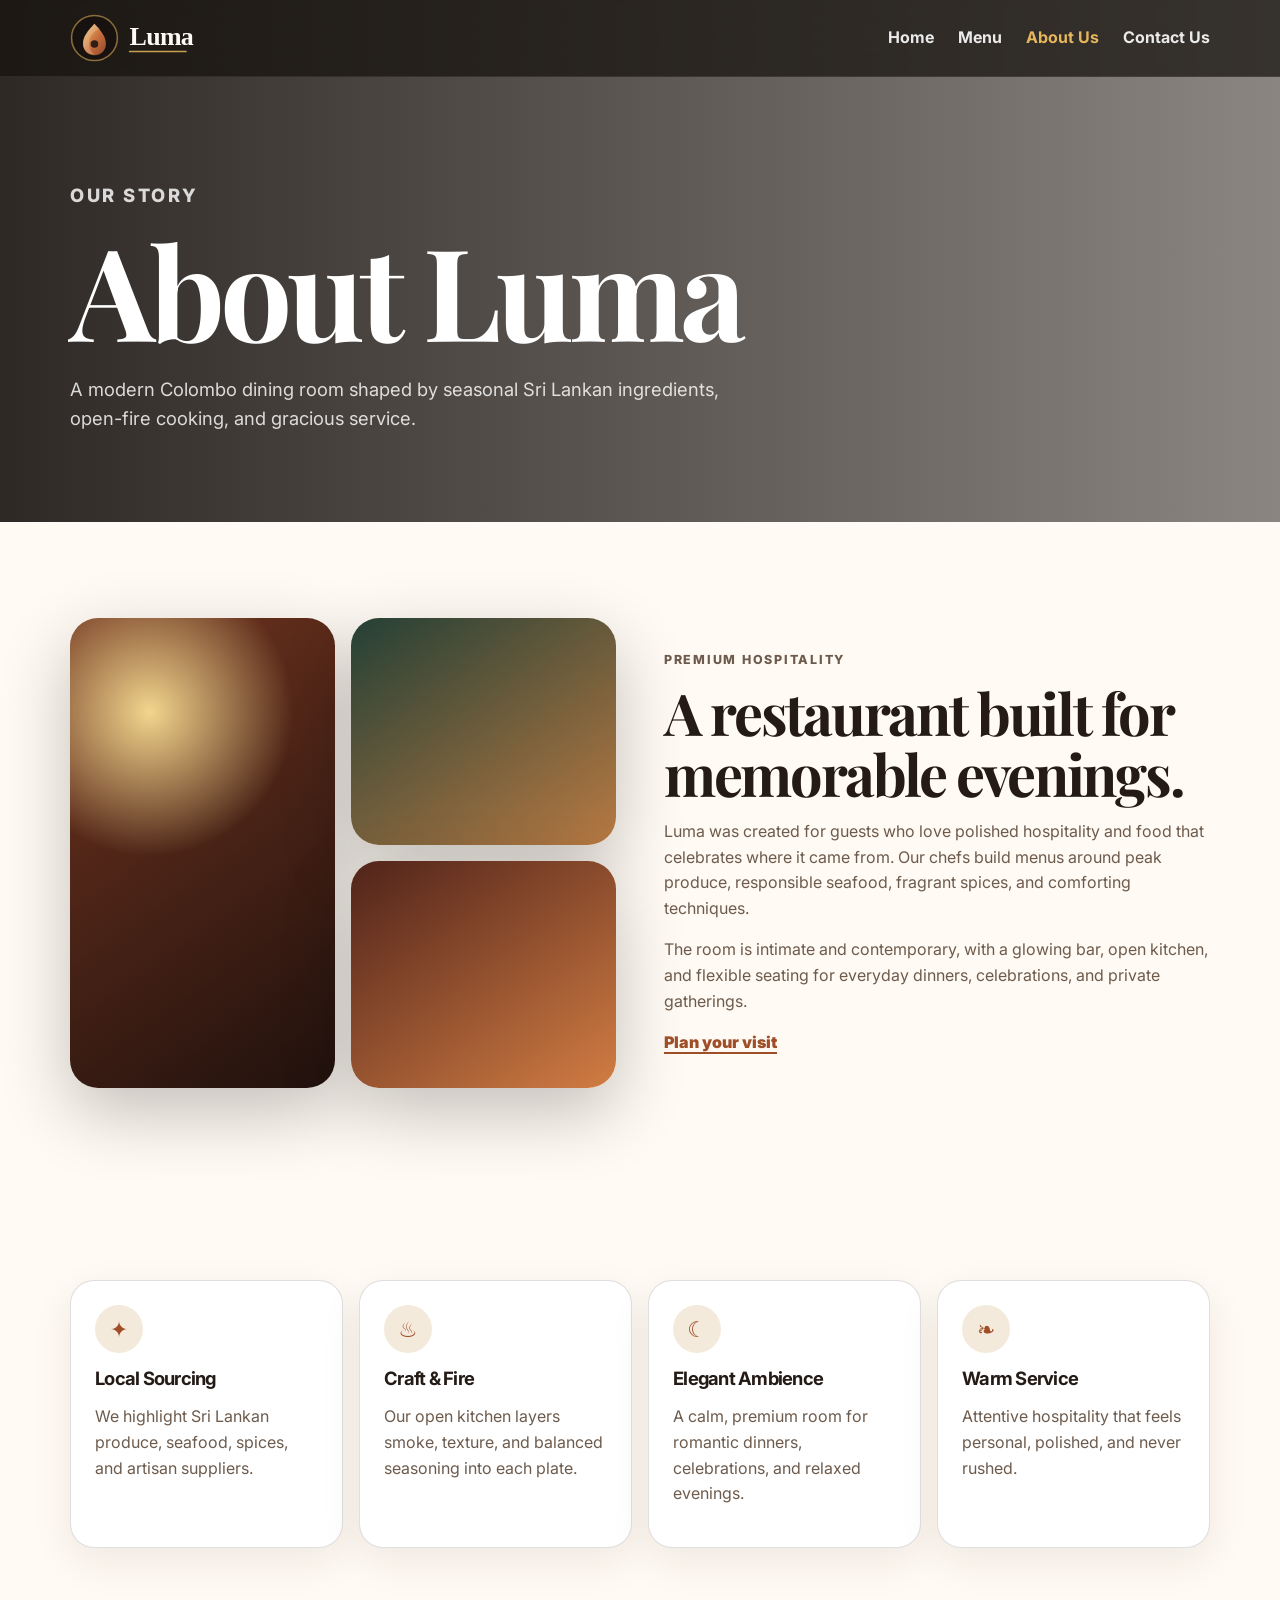
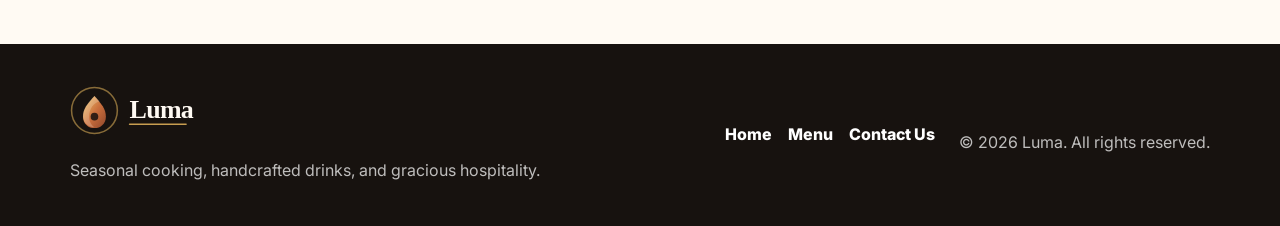
==== about/index.html @ 5db8ebc7 "Update website" ====
<!DOCTYPE html>
<html lang="en"><head><meta charset="UTF-8"><meta name="viewport" content="width=device-width, initial-scale=1.0"><meta name="description" content="Learn about Luma, a premium modern restaurant in Colombo inspired by Sri Lankan ingredients and generous hospitality."><meta name="author" content="Luma"><meta name="robots" content="index, follow"><meta property="og:title" content="About Luma | Premium Restaurant in Colombo"><meta property="og:description" content="Our story, philosophy, and Sri Lankan-inspired dining experience."><meta property="og:type" content="website"><meta property="og:url" content="https://luma-restaurant.example/about/"><meta property="og:image" content="https://luma-restaurant.example/logo.svg"><meta name="theme-color" content="#17120f"><title>About Luma | Premium Restaurant in Colombo</title><link rel="canonical" href="https://luma-restaurant.example/about/"><link rel="preconnect" href="https://fonts.googleapis.com"><link rel="preconnect" href="https://fonts.gstatic.com" crossorigin><link href="https://fonts.googleapis.com/css2?family=Inter:wght@400;500;600;700;800&family=Playfair+Display:wght@600;700&display=swap" rel="stylesheet"><link rel="stylesheet" href="/styles.css"><link rel="icon" href="/favicon.svg" type="image/svg+xml"></head>
<body><a class="skip-link" href="#main">Skip to main content</a><header class="site-header" data-header><nav class="nav container" aria-label="Main navigation"><a class="logo" href="/" aria-label="Luma home"><img class="site-logo" src="/logo.svg" alt="" width="220" height="64"><span class="logo-text">Luma</span></a><button class="nav-toggle" type="button" aria-label="Open menu" aria-expanded="false" aria-controls="primary-menu" data-nav-toggle><span></span><span></span><span></span></button><ul class="nav-menu" id="primary-menu" data-nav-menu><li><a href="/">Home</a></li><li><a href="/menu/">Menu</a></li><li><a class="active" href="/about/">About Us</a></li><li><a href="/contact/">Contact Us</a></li></ul></nav></header>
<main id="main"><section class="page-hero about-hero"><div class="container reveal"><p class="eyebrow">Our story</p><h1>About Luma</h1><p>A modern Colombo dining room shaped by seasonal Sri Lankan ingredients, open-fire cooking, and gracious service.</p></div></section><section class="section story light"><div class="container story-grid"><div class="image-mosaic reveal" aria-hidden="true"><div></div><div></div><div></div></div><div class="story-content reveal"><p class="eyebrow">Premium hospitality</p><h2>A restaurant built for memorable evenings.</h2><p>Luma was created for guests who love polished hospitality and food that celebrates where it came from. Our chefs build menus around peak produce, responsible seafood, fragrant spices, and comforting techniques.</p><p>The room is intimate and contemporary, with a glowing bar, open kitchen, and flexible seating for everyday dinners, celebrations, and private gatherings.</p><a class="text-link" href="/contact/">Plan your visit</a></div></div></section><section class="section why-section"><div class="container feature-grid"><article class="intro-card reveal"><span class="icon">✦</span><h3>Local Sourcing</h3><p>We highlight Sri Lankan produce, seafood, spices, and artisan suppliers.</p></article><article class="intro-card reveal"><span class="icon">♨</span><h3>Craft & Fire</h3><p>Our open kitchen layers smoke, texture, and balanced seasoning into each plate.</p></article><article class="intro-card reveal"><span class="icon">☾</span><h3>Elegant Ambience</h3><p>A calm, premium room for romantic dinners, celebrations, and relaxed evenings.</p></article><article class="intro-card reveal"><span class="icon">❧</span><h3>Warm Service</h3><p>Attentive hospitality that feels personal, polished, and never rushed.</p></article></div></section></main>
<footer class="site-footer"><div class="container footer-grid"><div><a class="logo" href="/" aria-label="Luma home"><img class="site-logo" src="/logo.svg" alt="" width="220" height="64"><span class="logo-text">Luma</span></a><p>Seasonal cooking, handcrafted drinks, and gracious hospitality.</p></div><ul class="footer-links"><li><a href="/">Home</a></li><li><a href="/menu/">Menu</a></li><li><a href="/contact/">Contact Us</a></li></ul><p class="copyright">© <span id="year"></span> Luma. All rights reserved.</p></div></footer><script src="/script.js" defer></script></body></html>
---- styles.css ----
:root{--bg:#17120f;--bg-soft:#241b16;--surface:#fffaf3;--surface-muted:#f4eadc;--text:#241b16;--text-soft:#6d5b4d;--white:#fff;--accent:#c96f3d;--accent-dark:#9f4e27;--gold:#e6b65c;--border:rgba(36,27,22,.14);--shadow:0 24px 70px rgba(28,16,10,.18);--radius:24px;--container:1140px}*{box-sizing:border-box}html{scroll-behavior:smooth}body{margin:0;font-family:Inter,system-ui,-apple-system,BlinkMacSystemFont,"Segoe UI",sans-serif;color:var(--text);background:var(--surface);line-height:1.6}body.menu-open{overflow:hidden}img,svg{max-width:100%;display:block}a{color:inherit;text-decoration:none}a:hover{color:var(--accent-dark)}button,input,select,textarea{font:inherit}:focus-visible{outline:3px solid var(--gold);outline-offset:3px}.container{width:min(100% - 32px,var(--container));margin-inline:auto}.container.narrow{width:min(100% - 32px,840px)}.skip-link{position:absolute;left:1rem;top:-100px;z-index:1000;background:var(--gold);color:var(--bg);padding:.75rem 1rem;border-radius:999px}.skip-link:focus{top:1rem}.site-header{position:fixed;inset:0 0 auto;z-index:100;background:rgba(23,18,15,.72);backdrop-filter:blur(16px);border-bottom:1px solid rgba(255,255,255,.08);transition:background .25s ease,box-shadow .25s ease}.site-header.scrolled{background:rgba(23,18,15,.94);box-shadow:0 10px 30px rgba(0,0,0,.18)}.nav{min-height:76px;display:flex;align-items:center;justify-content:space-between;gap:1rem;color:var(--white)}.logo{display:inline-flex;align-items:center;gap:.7rem;font-weight:800;letter-spacing:-.02em}.site-logo{width:168px;height:auto}.logo-text{position:absolute;width:1px;height:1px;padding:0;margin:-1px;overflow:hidden;clip:rect(0,0,0,0);white-space:nowrap;border:0}.nav-menu{display:flex;align-items:center;gap:1.5rem;list-style:none;margin:0;padding:0;font-weight:700}.nav-menu a{opacity:.9}.nav-menu a:hover,.nav-menu a.active{color:var(--gold);opacity:1}.nav-toggle{display:none;border:0;background:transparent;width:44px;height:44px;padding:10px;cursor:pointer}.nav-toggle span{display:block;height:2px;margin:6px 0;background:var(--white);transition:transform .2s ease,opacity .2s ease}.nav-toggle[aria-expanded=true] span:nth-child(1){transform:translateY(8px) rotate(45deg)}.nav-toggle[aria-expanded=true] span:nth-child(2){opacity:0}.nav-toggle[aria-expanded=true] span:nth-child(3){transform:translateY(-8px) rotate(-45deg)}.hero{position:relative;min-height:100svh;display:grid;align-items:center;padding:132px 0 72px;color:var(--white);overflow:hidden;background:var(--bg)}.hero-image{position:absolute;inset:0;background:linear-gradient(90deg,rgba(23,18,15,.92),rgba(23,18,15,.52),rgba(23,18,15,.84)),url('https://images.unsplash.com/photo-1414235077428-338989a2e8c0?auto=format&fit=crop&w=1900&q=80') center/cover}.hero-grid{position:relative;display:grid;grid-template-columns:minmax(0,1fr) 360px;gap:2rem;align-items:end}.hero-grid.single{grid-template-columns:1fr}.hero-content{max-width:760px}.eyebrow{margin:0 0 .75rem;color:var(--accent);font-weight:800;letter-spacing:.14em;text-transform:uppercase;font-size:.78rem}.hero .eyebrow,.story:not(.light) .eyebrow{color:var(--gold)}h1,h2,h3{margin:0;line-height:1.05;letter-spacing:-.04em}h1,h2{font-family:"Playfair Display",Georgia,serif}h1{font-size:clamp(3.4rem,10vw,8rem);max-width:850px}h2{font-size:clamp(2rem,4.5vw,4rem)}h3{font-size:1.15rem}.hero-copy{max-width:650px;font-size:clamp(1.05rem,2vw,1.25rem);color:rgba(255,255,255,.84);margin:1.4rem 0 2rem}.tagline{font-size:clamp(1.3rem,3vw,2rem)}.hero-actions{display:flex;gap:1rem;flex-wrap:wrap}.hero-actions.center{justify-content:center}.btn{display:inline-flex;justify-content:center;align-items:center;min-height:50px;padding:.85rem 1.25rem;border-radius:999px;border:1px solid transparent;font-weight:800;cursor:pointer;transition:transform .2s ease,background .2s ease,color .2s ease}.btn:hover{transform:translateY(-2px)}.btn-primary{background:var(--accent);color:var(--white)}.btn-primary:hover{background:var(--accent-dark);color:var(--white)}.btn-secondary{background:rgba(255,255,255,.1);color:var(--white);border-color:rgba(255,255,255,.28)}.btn-secondary:hover{background:var(--white);color:var(--bg)}.btn-secondary.dark{background:var(--bg);color:var(--white)}.section{padding:96px 0}.section-heading{max-width:720px;text-align:center;margin:0 auto 2rem}.section-heading p,.intro-card p,.reservation-copy p,.visit-card p{color:var(--text-soft)}.gallery-section{background:linear-gradient(180deg,var(--surface-muted),var(--surface))}.gallery-grid{display:grid;grid-template-columns:1.1fr 1fr 1fr;grid-auto-rows:230px;gap:1rem}.gallery-item{position:relative;overflow:hidden;border:0;border-radius:var(--radius);padding:0;background:var(--bg);cursor:default;box-shadow:0 16px 44px rgba(36,27,22,.12)}.gallery-item.tall{grid-row:span 2}.gallery-item.wide{grid-column:span 2}.gallery-item img{width:100%;height:100%;object-fit:cover;transition:transform .5s ease,opacity .3s ease}.gallery-item:hover img{transform:scale(1.08);opacity:.78}.gallery-item span{position:absolute;left:1rem;bottom:1rem;background:rgba(23,18,15,.72);color:var(--white);border:1px solid rgba(255,255,255,.2);border-radius:999px;padding:.45rem .8rem;font-weight:800}.feature-grid{display:grid;grid-template-columns:repeat(4,1fr);gap:1rem}.intro-card,.hours-card,.visit-card,.reservation-form,.cta-card{background:var(--white);border:1px solid var(--border);border-radius:var(--radius);box-shadow:0 14px 40px rgba(36,27,22,.08)}.intro-card{padding:1.5rem;transition:transform .2s ease,box-shadow .2s ease}.intro-card:hover{transform:translateY(-6px);box-shadow:var(--shadow)}.icon{display:grid;place-items:center;width:48px;height:48px;border-radius:50%;margin-bottom:1rem;background:var(--surface-muted);color:var(--accent-dark);font-size:1.35rem}.hours-section{background:var(--bg);color:var(--white)}.hours-card{padding:2rem;color:var(--text)}.hours-list{display:grid;gap:.9rem;margin:1rem 0 0}.hours-list div{display:flex;justify-content:space-between;gap:1rem;border-bottom:1px solid var(--border);padding-bottom:.8rem}.hours-list.large{font-size:1.1rem}.cta-section{background:var(--surface-muted)}.cta-card{text-align:center;padding:3rem}.cta-card p{color:var(--text-soft)}.page-hero{min-height:58svh;display:grid;align-items:end;padding:132px 0 70px;color:var(--white);background:linear-gradient(90deg,rgba(23,18,15,.88),rgba(23,18,15,.55)),url('https://images.unsplash.com/photo-1559339352-11d035aa65de?auto=format&fit=crop&w=1800&q=80') center/cover}.page-hero p{max-width:680px;color:rgba(255,255,255,.82);font-size:1.15rem}.menu-hero{background-image:linear-gradient(90deg,rgba(23,18,15,.9),rgba(23,18,15,.5)),url('https://images.unsplash.com/photo-1551218808-94e220e084d2?auto=format&fit=crop&w=1800&q=80')}.about-hero{background-image:linear-gradient(90deg,rgba(23,18,15,.9),rgba(23,18,15,.5)),url('https://images.unsplash.com/photo-1514933651103-005eec06c04b?auto=format&fit=crop&w=1800&q=80')}.contact-hero{background-image:linear-gradient(90deg,rgba(23,18,15,.9),rgba(23,18,15,.5)),url('https://images.unsplash.com/photo-1517248135467-4c7edcad34c4?auto=format&fit=crop&w=1800&q=80')}.menu-page-section{background:linear-gradient(180deg,var(--surface-muted),var(--surface))}.menu-tabs{display:flex;justify-content:center;gap:.6rem;margin-bottom:1.5rem;flex-wrap:wrap}.tab-button{border:1px solid var(--border);background:var(--white);color:var(--text);border-radius:999px;padding:.75rem 1.1rem;font-weight:800;cursor:pointer}.tab-button.active{background:var(--bg);color:var(--white);border-color:var(--bg)}.menu-card-grid{display:grid;grid-template-columns:repeat(3,1fr);gap:1.2rem;opacity:0;transform:translateY(10px);transition:opacity .3s ease,transform .3s ease}.menu-card-grid.visible{opacity:1;transform:none}.dish-card{overflow:hidden;background:var(--white);border:1px solid var(--border);border-radius:var(--radius);box-shadow:0 14px 40px rgba(36,27,22,.08)}.dish-image{height:220px;position:relative;overflow:hidden}.dish-image img{width:100%;height:100%;object-fit:cover;transition:transform .4s ease}.dish-card:hover .dish-image img{transform:scale(1.06)}.popular-badge{position:absolute;left:1rem;top:1rem;background:var(--gold);color:var(--bg);border-radius:999px;padding:.35rem .65rem;font-size:.78rem;font-weight:900}.dish-body{padding:1rem}.dish-title{display:flex;justify-content:space-between;gap:1rem;align-items:start}.dish-title strong{color:var(--accent-dark);white-space:nowrap}.dish-body p{color:var(--text-soft);margin:.55rem 0}.diet-label{display:inline-block;border:1px solid var(--border);border-radius:999px;padding:.3rem .55rem;color:var(--text-soft);font-weight:800;font-size:.82rem}.chef-section{background:var(--bg);color:var(--white)}.chef-grid{display:grid;grid-template-columns:.9fr 1.1fr;gap:2rem;align-items:start}.chef-profile,.signature-list{background:rgba(255,255,255,.06);border:1px solid rgba(255,255,255,.12);border-radius:var(--radius);padding:1.3rem}.chef-profile img{border-radius:20px;aspect-ratio:4/3;object-fit:cover;margin-bottom:1rem}.chef-profile p,.signature-list p{color:rgba(255,255,255,.76)}.signature-grid{display:grid;grid-template-columns:1fr 1fr;gap:1rem;margin-top:1rem}.signature-grid article{background:rgba(255,255,255,.06);border-radius:18px;overflow:hidden}.signature-grid img{height:150px;width:100%;object-fit:cover}.signature-grid h3,.signature-grid p{padding:0 1rem}.signature-grid h3{padding-top:1rem}.signature-grid p{padding-bottom:1rem}.story{background:var(--bg);color:var(--white)}.story.light{background:var(--surface);color:var(--text)}.story-grid{display:grid;grid-template-columns:1fr 1fr;gap:3rem;align-items:center}.image-mosaic{min-height:470px;display:grid;grid-template-columns:1fr 1fr;grid-template-rows:1fr 1fr;gap:1rem}.image-mosaic div{border-radius:28px;background:linear-gradient(135deg,#8f472b,#e0a450);box-shadow:0 24px 70px rgba(0,0,0,.24)}.image-mosaic div:nth-child(1){grid-row:span 2;background:radial-gradient(circle at 30% 20%,#f2d58d,transparent 9rem),linear-gradient(145deg,#71341f,#20110d)}.image-mosaic div:nth-child(2){background:linear-gradient(145deg,#244035,#b77942)}.image-mosaic div:nth-child(3){background:linear-gradient(145deg,#50231a,#d27d43)}.story:not(.light) .story-content p{color:rgba(255,255,255,.76)}.story.light .story-content p{color:var(--text-soft)}.text-link{color:var(--accent-dark);font-weight:900;border-bottom:2px solid currentColor}.story:not(.light) .text-link{color:var(--gold)}.reservation-grid{display:grid;grid-template-columns:.85fr 1fr;gap:2rem;align-items:start}.reservation-form{padding:1.5rem;display:grid;gap:1rem}.form-grid{display:grid;grid-template-columns:1fr 1fr;gap:1rem}.form-row{display:grid;gap:.35rem}label{font-weight:800}label span{color:var(--text-soft);font-weight:500}input,select,textarea{width:100%;border:1px solid var(--border);border-radius:14px;background:var(--surface);padding:.85rem 1rem;color:var(--text)}textarea{resize:vertical}.error{min-height:1.1rem;color:#a33a24;font-size:.9rem}.form-message{margin:0;font-weight:800;color:#28613a}.site-footer{background:var(--bg);color:var(--white);padding:42px 0}.footer-grid{display:grid;grid-template-columns:1.3fr auto auto;gap:1.5rem;align-items:center}.footer-grid p{color:rgba(255,255,255,.72);margin-bottom:0}.footer-links{list-style:none;padding:0;margin:0;display:flex;gap:1rem;font-weight:800}.footer-links a:hover{color:var(--gold)}.copyright{text-align:right}.reveal{opacity:0;transform:translateY(22px);transition:opacity .6s ease,transform .6s ease}.reveal.visible{opacity:1;transform:none}@media (prefers-reduced-motion:reduce){*,*::before,*::after{scroll-behavior:auto!important;transition-duration:.01ms!important;animation-duration:.01ms!important}.reveal{opacity:1;transform:none}}@media (max-width:1000px){.feature-grid,.menu-card-grid{grid-template-columns:repeat(2,1fr)}.gallery-grid{grid-template-columns:1fr 1fr}.chef-grid{grid-template-columns:1fr}}@media (max-width:900px){.nav-toggle{display:block}.nav-menu{position:fixed;inset:76px 0 auto;display:grid;gap:0;background:rgba(23,18,15,.98);padding:1rem 1.5rem 1.5rem;transform:translateY(-130%);transition:transform .25s ease}.nav-menu.open{transform:translateY(0)}.nav-menu a{display:block;padding:.9rem 0}.hero-grid,.story-grid,.reservation-grid{grid-template-columns:1fr}.footer-grid{grid-template-columns:1fr;text-align:left}.copyright{text-align:left}}@media (max-width:640px){.container{width:min(100% - 24px,var(--container))}.section{padding:68px 0}.hero{padding-top:116px}.hero-actions,.btn{width:100%}.gallery-grid,.feature-grid,.menu-card-grid,.signature-grid{grid-template-columns:1fr}.gallery-item.tall,.gallery-item.wide{grid-row:auto;grid-column:auto}.form-grid{grid-template-columns:1fr}.hours-list div{display:grid}.image-mosaic{min-height:330px;gap:.7rem}.site-logo{width:144px}.dish-title{display:grid}}
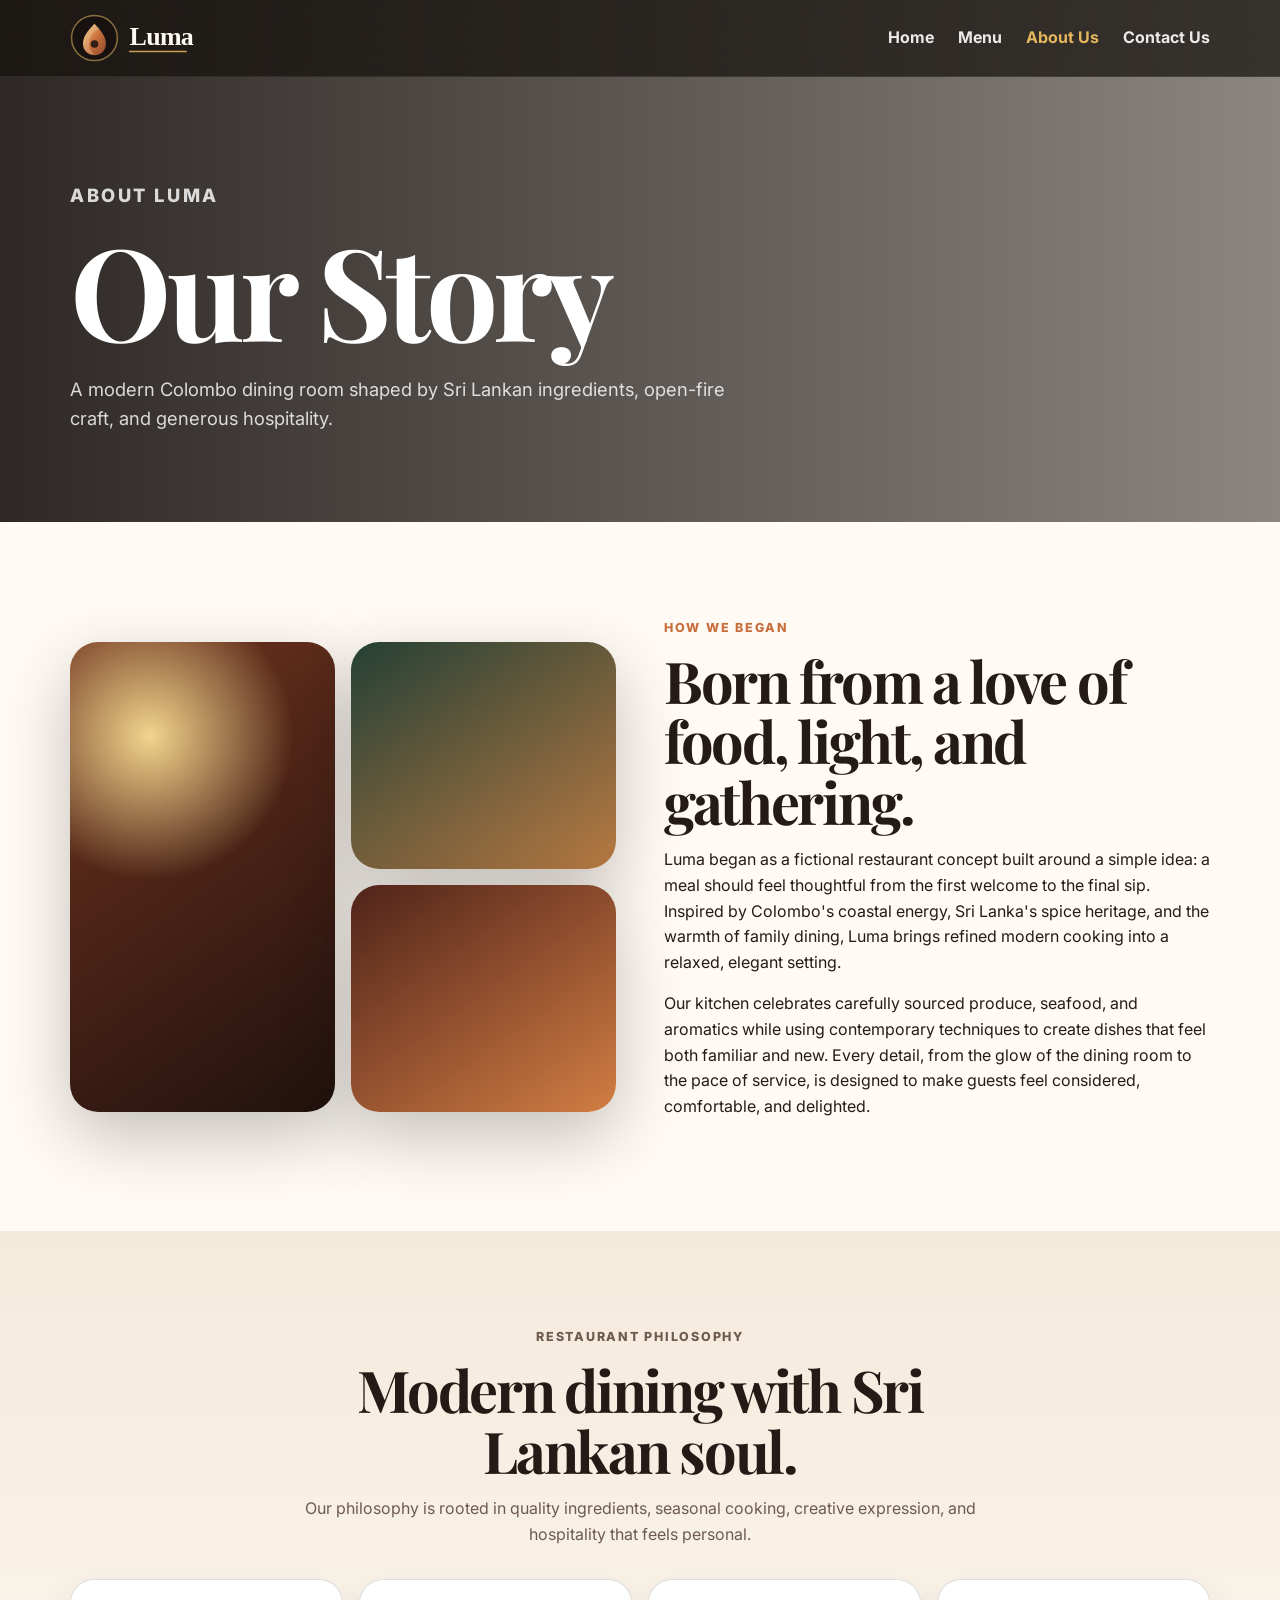
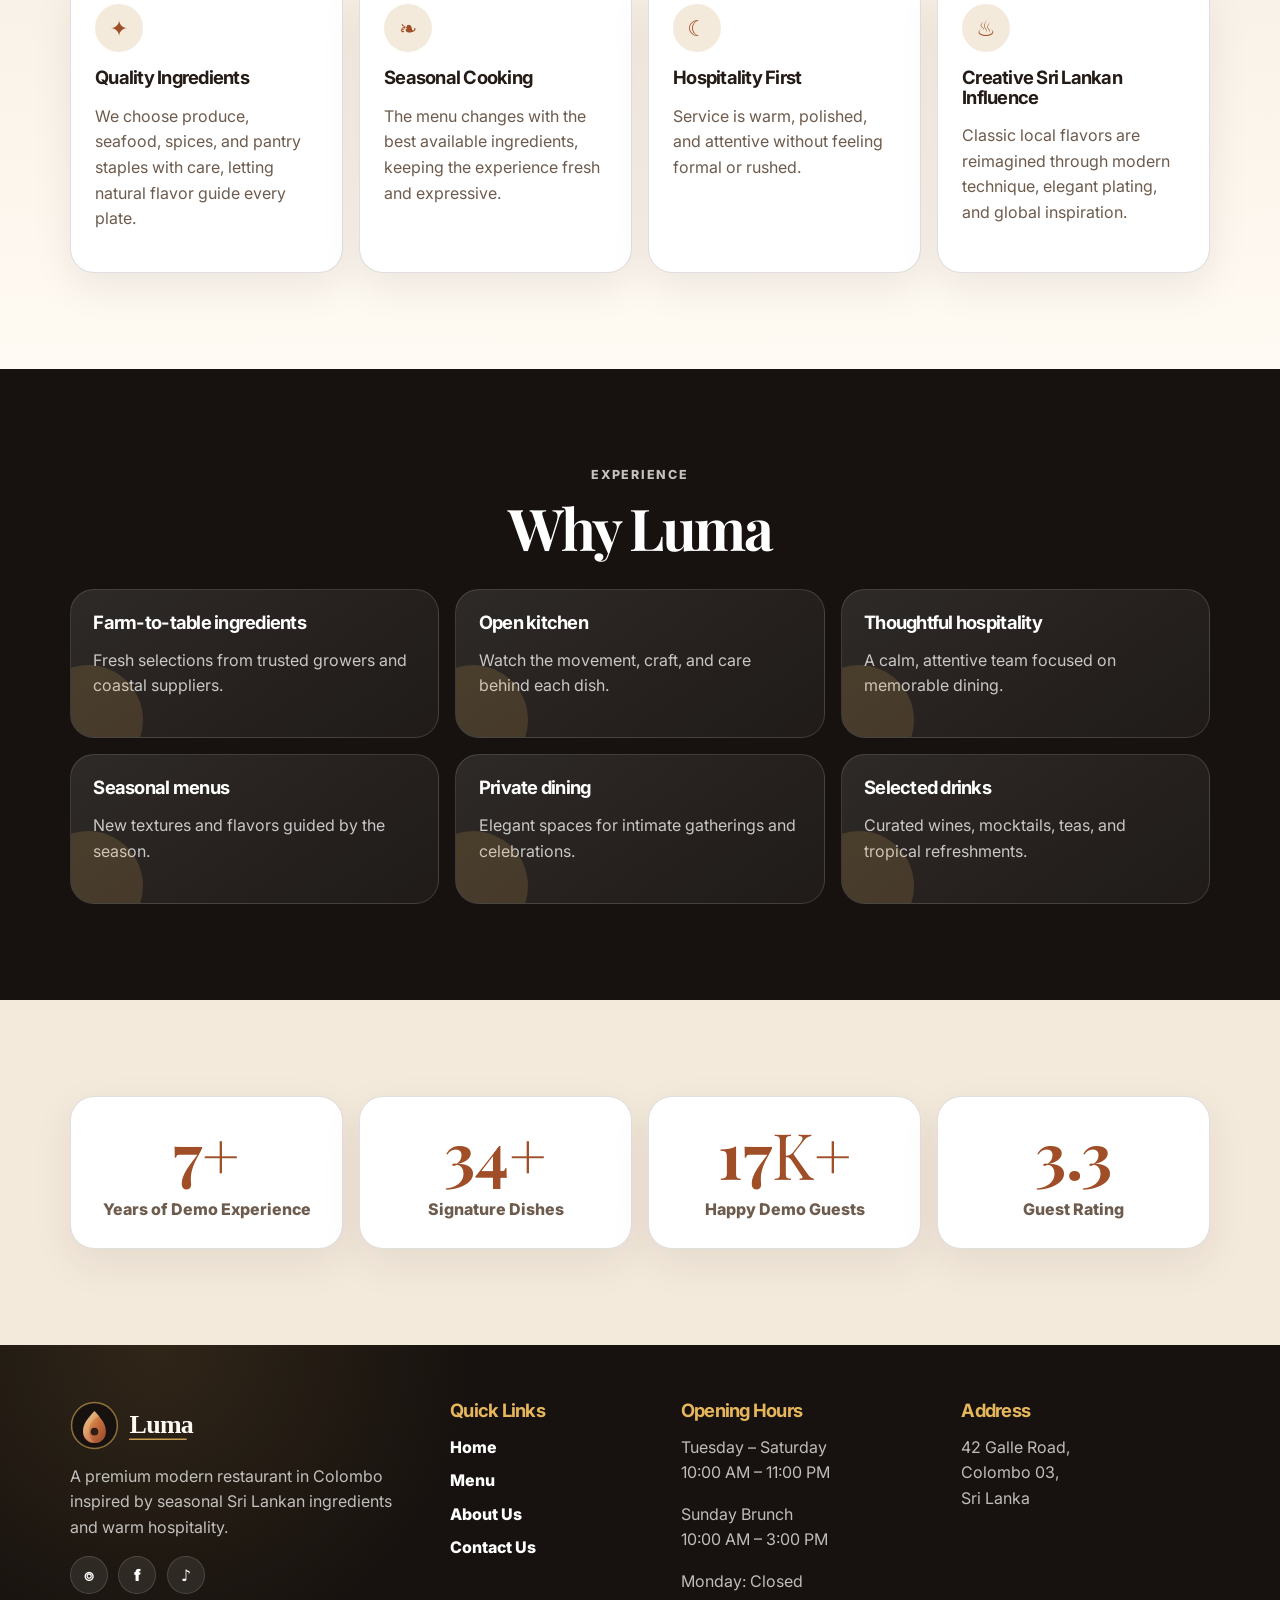
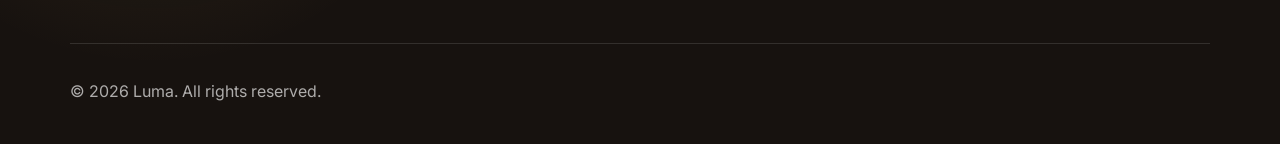
==== commit 2a543b95: "changes to the other pages" ====
--- a/about/index.html
+++ b/about/index.html
@@ -1,5 +1,48 @@
 <!DOCTYPE html>
-<html lang="en"><head><meta charset="UTF-8"><meta name="viewport" content="width=device-width, initial-scale=1.0"><meta name="description" content="Learn about Luma, a premium modern restaurant in Colombo inspired by Sri Lankan ingredients and generous hospitality."><meta name="author" content="Luma"><meta name="robots" content="index, follow"><meta property="og:title" content="About Luma | Premium Restaurant in Colombo"><meta property="og:description" content="Our story, philosophy, and Sri Lankan-inspired dining experience."><meta property="og:type" content="website"><meta property="og:url" content="https://luma-restaurant.example/about/"><meta property="og:image" content="https://luma-restaurant.example/logo.svg"><meta name="theme-color" content="#17120f"><title>About Luma | Premium Restaurant in Colombo</title><link rel="canonical" href="https://luma-restaurant.example/about/"><link rel="preconnect" href="https://fonts.googleapis.com"><link rel="preconnect" href="https://fonts.gstatic.com" crossorigin><link href="https://fonts.googleapis.com/css2?family=Inter:wght@400;500;600;700;800&family=Playfair+Display:wght@600;700&display=swap" rel="stylesheet"><link rel="stylesheet" href="/styles.css"><link rel="icon" href="/favicon.svg" type="image/svg+xml"></head>
-<body><a class="skip-link" href="#main">Skip to main content</a><header class="site-header" data-header><nav class="nav container" aria-label="Main navigation"><a class="logo" href="/" aria-label="Luma home"><img class="site-logo" src="/logo.svg" alt="" width="220" height="64"><span class="logo-text">Luma</span></a><button class="nav-toggle" type="button" aria-label="Open menu" aria-expanded="false" aria-controls="primary-menu" data-nav-toggle><span></span><span></span><span></span></button><ul class="nav-menu" id="primary-menu" data-nav-menu><li><a href="/">Home</a></li><li><a href="/menu/">Menu</a></li><li><a class="active" href="/about/">About Us</a></li><li><a href="/contact/">Contact Us</a></li></ul></nav></header>
-<main id="main"><section class="page-hero about-hero"><div class="container reveal"><p class="eyebrow">Our story</p><h1>About Luma</h1><p>A modern Colombo dining room shaped by seasonal Sri Lankan ingredients, open-fire cooking, and gracious service.</p></div></section><section class="section story light"><div class="container story-grid"><div class="image-mosaic reveal" aria-hidden="true"><div></div><div></div><div></div></div><div class="story-content reveal"><p class="eyebrow">Premium hospitality</p><h2>A restaurant built for memorable evenings.</h2><p>Luma was created for guests who love polished hospitality and food that celebrates where it came from. Our chefs build menus around peak produce, responsible seafood, fragrant spices, and comforting techniques.</p><p>The room is intimate and contemporary, with a glowing bar, open kitchen, and flexible seating for everyday dinners, celebrations, and private gatherings.</p><a class="text-link" href="/contact/">Plan your visit</a></div></div></section><section class="section why-section"><div class="container feature-grid"><article class="intro-card reveal"><span class="icon">✦</span><h3>Local Sourcing</h3><p>We highlight Sri Lankan produce, seafood, spices, and artisan suppliers.</p></article><article class="intro-card reveal"><span class="icon">♨</span><h3>Craft & Fire</h3><p>Our open kitchen layers smoke, texture, and balanced seasoning into each plate.</p></article><article class="intro-card reveal"><span class="icon">☾</span><h3>Elegant Ambience</h3><p>A calm, premium room for romantic dinners, celebrations, and relaxed evenings.</p></article><article class="intro-card reveal"><span class="icon">❧</span><h3>Warm Service</h3><p>Attentive hospitality that feels personal, polished, and never rushed.</p></article></div></section></main>
-<footer class="site-footer"><div class="container footer-grid"><div><a class="logo" href="/" aria-label="Luma home"><img class="site-logo" src="/logo.svg" alt="" width="220" height="64"><span class="logo-text">Luma</span></a><p>Seasonal cooking, handcrafted drinks, and gracious hospitality.</p></div><ul class="footer-links"><li><a href="/">Home</a></li><li><a href="/menu/">Menu</a></li><li><a href="/contact/">Contact Us</a></li></ul><p class="copyright">© <span id="year"></span> Luma. All rights reserved.</p></div></footer><script src="/script.js" defer></script></body></html>
+<html lang="en">
+<head>
+  <meta charset="UTF-8">
+  <meta name="viewport" content="width=device-width, initial-scale=1.0">
+  <meta name="description" content="Learn the story, philosophy, and premium Colombo dining experience behind Luma Restaurant.">
+  <meta name="author" content="Luma">
+  <meta name="robots" content="index, follow">
+  <meta property="og:title" content="About Luma | Our Story">
+  <meta property="og:description" content="A fictional premium restaurant story inspired by Sri Lankan ingredients, creativity, and hospitality.">
+  <meta property="og:type" content="website">
+  <meta property="og:url" content="https://rukshika01.github.io/Restaurant/about/">
+  <meta property="og:image" content="https://rukshika01.github.io/Restaurant/logo.svg">
+  <meta name="theme-color" content="#17120f">
+  <title>About Luma | Our Story</title>
+  <link rel="canonical" href="https://rukshika01.github.io/Restaurant/about/">
+  <link rel="preconnect" href="https://fonts.googleapis.com">
+  <link rel="preconnect" href="https://fonts.gstatic.com" crossorigin>
+  <link href="https://fonts.googleapis.com/css2?family=Inter:wght@400;500;600;700;800&family=Playfair+Display:wght@600;700&display=swap" rel="stylesheet">
+  <link rel="stylesheet" href="../styles.css">
+  <link rel="icon" href="../favicon.svg" type="image/svg+xml">
+</head>
+<body>
+  <a class="skip-link" href="#main">Skip to main content</a>
+  <header class="site-header" data-header>
+    <nav class="nav container" aria-label="Main navigation">
+      <a class="logo" href="../" aria-label="Luma home"><img class="site-logo" src="../logo.svg" alt="" width="220" height="64"><span class="logo-text">Luma</span></a>
+      <button class="nav-toggle" type="button" aria-label="Open menu" aria-expanded="false" aria-controls="primary-menu" data-nav-toggle><span></span><span></span><span></span></button>
+      <ul class="nav-menu" id="primary-menu" data-nav-menu><li><a href="../">Home</a></li><li><a href="../menu/">Menu</a></li><li><a class="active" href="../about/">About Us</a></li><li><a href="../contact/">Contact Us</a></li></ul>
+    </nav>
+  </header>
+
+  <main id="main">
+    <section class="page-hero about-hero"><div class="container reveal"><p class="eyebrow">About Luma</p><h1>Our Story</h1><p>A modern Colombo dining room shaped by Sri Lankan ingredients, open-fire craft, and generous hospitality.</p></div></section>
+
+    <section class="section about-story-section"><div class="container story-grid"><div class="image-mosaic reveal" aria-hidden="true"><div></div><div></div><div></div></div><div class="story-content reveal"><p class="eyebrow">How we began</p><h2>Born from a love of food, light, and gathering.</h2><p>Luma began as a fictional restaurant concept built around a simple idea: a meal should feel thoughtful from the first welcome to the final sip. Inspired by Colombo's coastal energy, Sri Lanka's spice heritage, and the warmth of family dining, Luma brings refined modern cooking into a relaxed, elegant setting.</p><p>Our kitchen celebrates carefully sourced produce, seafood, and aromatics while using contemporary techniques to create dishes that feel both familiar and new. Every detail, from the glow of the dining room to the pace of service, is designed to make guests feel considered, comfortable, and delighted.</p></div></div></section>
+
+    <section class="section philosophy-section"><div class="container"><div class="section-heading reveal"><p class="eyebrow">Restaurant philosophy</p><h2>Modern dining with Sri Lankan soul.</h2><p>Our philosophy is rooted in quality ingredients, seasonal cooking, creative expression, and hospitality that feels personal.</p></div><div class="philosophy-grid"><article class="intro-card reveal"><span class="icon">✦</span><h3>Quality Ingredients</h3><p>We choose produce, seafood, spices, and pantry staples with care, letting natural flavor guide every plate.</p></article><article class="intro-card reveal"><span class="icon">❧</span><h3>Seasonal Cooking</h3><p>The menu changes with the best available ingredients, keeping the experience fresh and expressive.</p></article><article class="intro-card reveal"><span class="icon">☾</span><h3>Hospitality First</h3><p>Service is warm, polished, and attentive without feeling formal or rushed.</p></article><article class="intro-card reveal"><span class="icon">♨</span><h3>Creative Sri Lankan Influence</h3><p>Classic local flavors are reimagined through modern technique, elegant plating, and global inspiration.</p></article></div></div></section>
+
+    <section class="section experience-section"><div class="container"><div class="section-heading reveal"><p class="eyebrow">Experience</p><h2>Why Luma</h2></div><div class="experience-grid"><article class="experience-card reveal"><h3>Farm-to-table ingredients</h3><p>Fresh selections from trusted growers and coastal suppliers.</p></article><article class="experience-card reveal"><h3>Open kitchen</h3><p>Watch the movement, craft, and care behind each dish.</p></article><article class="experience-card reveal"><h3>Thoughtful hospitality</h3><p>A calm, attentive team focused on memorable dining.</p></article><article class="experience-card reveal"><h3>Seasonal menus</h3><p>New textures and flavors guided by the season.</p></article><article class="experience-card reveal"><h3>Private dining</h3><p>Elegant spaces for intimate gatherings and celebrations.</p></article><article class="experience-card reveal"><h3>Selected drinks</h3><p>Curated wines, mocktails, teas, and tropical refreshments.</p></article></div></div></section>
+
+    <section class="section stats-section"><div class="container stats-grid reveal"><div><strong data-counter="10">0</strong><span>+</span><p>Years of Demo Experience</p></div><div><strong data-counter="50">0</strong><span>+</span><p>Signature Dishes</p></div><div><strong data-counter="25">0</strong><span>K+</span><p>Happy Demo Guests</p></div><div><strong data-counter="4.9">0</strong><p>Guest Rating</p></div></div></section>
+  </main>
+
+  <footer class="site-footer premium-footer"><div class="container footer-premium-grid"><div><a class="logo" href="../" aria-label="Luma home"><img class="site-logo" src="../logo.svg" alt="" width="220" height="64"><span class="logo-text">Luma</span></a><p>A premium modern restaurant in Colombo inspired by seasonal Sri Lankan ingredients and warm hospitality.</p><div class="social-links" aria-label="Social media links"><a href="#" aria-label="Instagram">⌾</a><a href="#" aria-label="Facebook">f</a><a href="#" aria-label="TikTok">♪</a></div></div><div><h3>Quick Links</h3><ul class="footer-links stacked"><li><a href="../">Home</a></li><li><a href="../menu/">Menu</a></li><li><a href="../about/">About Us</a></li><li><a href="../contact/">Contact Us</a></li></ul></div><div><h3>Opening Hours</h3><p>Tuesday – Saturday<br>10:00 AM – 11:00 PM</p><p>Sunday Brunch<br>10:00 AM – 3:00 PM</p><p>Monday: Closed</p></div><div><h3>Address</h3><p>42 Galle Road,<br>Colombo 03,<br>Sri Lanka</p></div></div><div class="container footer-bottom"><p>© <span id="year"></span> Luma. All rights reserved.</p></div></footer>
+  <script src="../script.js" defer></script>
+</body>
+</html>
--- a/styles.css
+++ b/styles.css
@@ -1 +1,38 @@
-:root{--bg:#17120f;--bg-soft:#241b16;--surface:#fffaf3;--surface-muted:#f4eadc;--text:#241b16;--text-soft:#6d5b4d;--white:#fff;--accent:#c96f3d;--accent-dark:#9f4e27;--gold:#e6b65c;--border:rgba(36,27,22,.14);--shadow:0 24px 70px rgba(28,16,10,.18);--radius:24px;--container:1140px}*{box-sizing:border-box}html{scroll-behavior:smooth}body{margin:0;font-family:Inter,system-ui,-apple-system,BlinkMacSystemFont,"Segoe UI",sans-serif;color:var(--text);background:var(--surface);line-height:1.6}body.menu-open{overflow:hidden}img,svg{max-width:100%;display:block}a{color:inherit;text-decoration:none}a:hover{color:var(--accent-dark)}button,input,select,textarea{font:inherit}:focus-visible{outline:3px solid var(--gold);outline-offset:3px}.container{width:min(100% - 32px,var(--container));margin-inline:auto}.container.narrow{width:min(100% - 32px,840px)}.skip-link{position:absolute;left:1rem;top:-100px;z-index:1000;background:var(--gold);color:var(--bg);padding:.75rem 1rem;border-radius:999px}.skip-link:focus{top:1rem}.site-header{position:fixed;inset:0 0 auto;z-index:100;background:rgba(23,18,15,.72);backdrop-filter:blur(16px);border-bottom:1px solid rgba(255,255,255,.08);transition:background .25s ease,box-shadow .25s ease}.site-header.scrolled{background:rgba(23,18,15,.94);box-shadow:0 10px 30px rgba(0,0,0,.18)}.nav{min-height:76px;display:flex;align-items:center;justify-content:space-between;gap:1rem;color:var(--white)}.logo{display:inline-flex;align-items:center;gap:.7rem;font-weight:800;letter-spacing:-.02em}.site-logo{width:168px;height:auto}.logo-text{position:absolute;width:1px;height:1px;padding:0;margin:-1px;overflow:hidden;clip:rect(0,0,0,0);white-space:nowrap;border:0}.nav-menu{display:flex;align-items:center;gap:1.5rem;list-style:none;margin:0;padding:0;font-weight:700}.nav-menu a{opacity:.9}.nav-menu a:hover,.nav-menu a.active{color:var(--gold);opacity:1}.nav-toggle{display:none;border:0;background:transparent;width:44px;height:44px;padding:10px;cursor:pointer}.nav-toggle span{display:block;height:2px;margin:6px 0;background:var(--white);transition:transform .2s ease,opacity .2s ease}.nav-toggle[aria-expanded=true] span:nth-child(1){transform:translateY(8px) rotate(45deg)}.nav-toggle[aria-expanded=true] span:nth-child(2){opacity:0}.nav-toggle[aria-expanded=true] span:nth-child(3){transform:translateY(-8px) rotate(-45deg)}.hero{position:relative;min-height:100svh;display:grid;align-items:center;padding:132px 0 72px;color:var(--white);overflow:hidden;background:var(--bg)}.hero-image{position:absolute;inset:0;background:linear-gradient(90deg,rgba(23,18,15,.92),rgba(23,18,15,.52),rgba(23,18,15,.84)),url('https://images.unsplash.com/photo-1414235077428-338989a2e8c0?auto=format&fit=crop&w=1900&q=80') center/cover}.hero-grid{position:relative;display:grid;grid-template-columns:minmax(0,1fr) 360px;gap:2rem;align-items:end}.hero-grid.single{grid-template-columns:1fr}.hero-content{max-width:760px}.eyebrow{margin:0 0 .75rem;color:var(--accent);font-weight:800;letter-spacing:.14em;text-transform:uppercase;font-size:.78rem}.hero .eyebrow,.story:not(.light) .eyebrow{color:var(--gold)}h1,h2,h3{margin:0;line-height:1.05;letter-spacing:-.04em}h1,h2{font-family:"Playfair Display",Georgia,serif}h1{font-size:clamp(3.4rem,10vw,8rem);max-width:850px}h2{font-size:clamp(2rem,4.5vw,4rem)}h3{font-size:1.15rem}.hero-copy{max-width:650px;font-size:clamp(1.05rem,2vw,1.25rem);color:rgba(255,255,255,.84);margin:1.4rem 0 2rem}.tagline{font-size:clamp(1.3rem,3vw,2rem)}.hero-actions{display:flex;gap:1rem;flex-wrap:wrap}.hero-actions.center{justify-content:center}.btn{display:inline-flex;justify-content:center;align-items:center;min-height:50px;padding:.85rem 1.25rem;border-radius:999px;border:1px solid transparent;font-weight:800;cursor:pointer;transition:transform .2s ease,background .2s ease,color .2s ease}.btn:hover{transform:translateY(-2px)}.btn-primary{background:var(--accent);color:var(--white)}.btn-primary:hover{background:var(--accent-dark);color:var(--white)}.btn-secondary{background:rgba(255,255,255,.1);color:var(--white);border-color:rgba(255,255,255,.28)}.btn-secondary:hover{background:var(--white);color:var(--bg)}.btn-secondary.dark{background:var(--bg);color:var(--white)}.section{padding:96px 0}.section-heading{max-width:720px;text-align:center;margin:0 auto 2rem}.section-heading p,.intro-card p,.reservation-copy p,.visit-card p{color:var(--text-soft)}.gallery-section{background:linear-gradient(180deg,var(--surface-muted),var(--surface))}.gallery-grid{display:grid;grid-template-columns:1.1fr 1fr 1fr;grid-auto-rows:230px;gap:1rem}.gallery-item{position:relative;overflow:hidden;border:0;border-radius:var(--radius);padding:0;background:var(--bg);cursor:default;box-shadow:0 16px 44px rgba(36,27,22,.12)}.gallery-item.tall{grid-row:span 2}.gallery-item.wide{grid-column:span 2}.gallery-item img{width:100%;height:100%;object-fit:cover;transition:transform .5s ease,opacity .3s ease}.gallery-item:hover img{transform:scale(1.08);opacity:.78}.gallery-item span{position:absolute;left:1rem;bottom:1rem;background:rgba(23,18,15,.72);color:var(--white);border:1px solid rgba(255,255,255,.2);border-radius:999px;padding:.45rem .8rem;font-weight:800}.feature-grid{display:grid;grid-template-columns:repeat(4,1fr);gap:1rem}.intro-card,.hours-card,.visit-card,.reservation-form,.cta-card{background:var(--white);border:1px solid var(--border);border-radius:var(--radius);box-shadow:0 14px 40px rgba(36,27,22,.08)}.intro-card{padding:1.5rem;transition:transform .2s ease,box-shadow .2s ease}.intro-card:hover{transform:translateY(-6px);box-shadow:var(--shadow)}.icon{display:grid;place-items:center;width:48px;height:48px;border-radius:50%;margin-bottom:1rem;background:var(--surface-muted);color:var(--accent-dark);font-size:1.35rem}.hours-section{background:var(--bg);color:var(--white)}.hours-card{padding:2rem;color:var(--text)}.hours-list{display:grid;gap:.9rem;margin:1rem 0 0}.hours-list div{display:flex;justify-content:space-between;gap:1rem;border-bottom:1px solid var(--border);padding-bottom:.8rem}.hours-list.large{font-size:1.1rem}.cta-section{background:var(--surface-muted)}.cta-card{text-align:center;padding:3rem}.cta-card p{color:var(--text-soft)}.page-hero{min-height:58svh;display:grid;align-items:end;padding:132px 0 70px;color:var(--white);background:linear-gradient(90deg,rgba(23,18,15,.88),rgba(23,18,15,.55)),url('https://images.unsplash.com/photo-1559339352-11d035aa65de?auto=format&fit=crop&w=1800&q=80') center/cover}.page-hero p{max-width:680px;color:rgba(255,255,255,.82);font-size:1.15rem}.menu-hero{background-image:linear-gradient(90deg,rgba(23,18,15,.9),rgba(23,18,15,.5)),url('https://images.unsplash.com/photo-1551218808-94e220e084d2?auto=format&fit=crop&w=1800&q=80')}.about-hero{background-image:linear-gradient(90deg,rgba(23,18,15,.9),rgba(23,18,15,.5)),url('https://images.unsplash.com/photo-1514933651103-005eec06c04b?auto=format&fit=crop&w=1800&q=80')}.contact-hero{background-image:linear-gradient(90deg,rgba(23,18,15,.9),rgba(23,18,15,.5)),url('https://images.unsplash.com/photo-1517248135467-4c7edcad34c4?auto=format&fit=crop&w=1800&q=80')}.menu-page-section{background:linear-gradient(180deg,var(--surface-muted),var(--surface))}.menu-tabs{display:flex;justify-content:center;gap:.6rem;margin-bottom:1.5rem;flex-wrap:wrap}.tab-button{border:1px solid var(--border);background:var(--white);color:var(--text);border-radius:999px;padding:.75rem 1.1rem;font-weight:800;cursor:pointer}.tab-button.active{background:var(--bg);color:var(--white);border-color:var(--bg)}.menu-card-grid{display:grid;grid-template-columns:repeat(3,1fr);gap:1.2rem;opacity:0;transform:translateY(10px);transition:opacity .3s ease,transform .3s ease}.menu-card-grid.visible{opacity:1;transform:none}.dish-card{overflow:hidden;background:var(--white);border:1px solid var(--border);border-radius:var(--radius);box-shadow:0 14px 40px rgba(36,27,22,.08)}.dish-image{height:220px;position:relative;overflow:hidden}.dish-image img{width:100%;height:100%;object-fit:cover;transition:transform .4s ease}.dish-card:hover .dish-image img{transform:scale(1.06)}.popular-badge{position:absolute;left:1rem;top:1rem;background:var(--gold);color:var(--bg);border-radius:999px;padding:.35rem .65rem;font-size:.78rem;font-weight:900}.dish-body{padding:1rem}.dish-title{display:flex;justify-content:space-between;gap:1rem;align-items:start}.dish-title strong{color:var(--accent-dark);white-space:nowrap}.dish-body p{color:var(--text-soft);margin:.55rem 0}.diet-label{display:inline-block;border:1px solid var(--border);border-radius:999px;padding:.3rem .55rem;color:var(--text-soft);font-weight:800;font-size:.82rem}.chef-section{background:var(--bg);color:var(--white)}.chef-grid{display:grid;grid-template-columns:.9fr 1.1fr;gap:2rem;align-items:start}.chef-profile,.signature-list{background:rgba(255,255,255,.06);border:1px solid rgba(255,255,255,.12);border-radius:var(--radius);padding:1.3rem}.chef-profile img{border-radius:20px;aspect-ratio:4/3;object-fit:cover;margin-bottom:1rem}.chef-profile p,.signature-list p{color:rgba(255,255,255,.76)}.signature-grid{display:grid;grid-template-columns:1fr 1fr;gap:1rem;margin-top:1rem}.signature-grid article{background:rgba(255,255,255,.06);border-radius:18px;overflow:hidden}.signature-grid img{height:150px;width:100%;object-fit:cover}.signature-grid h3,.signature-grid p{padding:0 1rem}.signature-grid h3{padding-top:1rem}.signature-grid p{padding-bottom:1rem}.story{background:var(--bg);color:var(--white)}.story.light{background:var(--surface);color:var(--text)}.story-grid{display:grid;grid-template-columns:1fr 1fr;gap:3rem;align-items:center}.image-mosaic{min-height:470px;display:grid;grid-template-columns:1fr 1fr;grid-template-rows:1fr 1fr;gap:1rem}.image-mosaic div{border-radius:28px;background:linear-gradient(135deg,#8f472b,#e0a450);box-shadow:0 24px 70px rgba(0,0,0,.24)}.image-mosaic div:nth-child(1){grid-row:span 2;background:radial-gradient(circle at 30% 20%,#f2d58d,transparent 9rem),linear-gradient(145deg,#71341f,#20110d)}.image-mosaic div:nth-child(2){background:linear-gradient(145deg,#244035,#b77942)}.image-mosaic div:nth-child(3){background:linear-gradient(145deg,#50231a,#d27d43)}.story:not(.light) .story-content p{color:rgba(255,255,255,.76)}.story.light .story-content p{color:var(--text-soft)}.text-link{color:var(--accent-dark);font-weight:900;border-bottom:2px solid currentColor}.story:not(.light) .text-link{color:var(--gold)}.reservation-grid{display:grid;grid-template-columns:.85fr 1fr;gap:2rem;align-items:start}.reservation-form{padding:1.5rem;display:grid;gap:1rem}.form-grid{display:grid;grid-template-columns:1fr 1fr;gap:1rem}.form-row{display:grid;gap:.35rem}label{font-weight:800}label span{color:var(--text-soft);font-weight:500}input,select,textarea{width:100%;border:1px solid var(--border);border-radius:14px;background:var(--surface);padding:.85rem 1rem;color:var(--text)}textarea{resize:vertical}.error{min-height:1.1rem;color:#a33a24;font-size:.9rem}.form-message{margin:0;font-weight:800;color:#28613a}.site-footer{background:var(--bg);color:var(--white);padding:42px 0}.footer-grid{display:grid;grid-template-columns:1.3fr auto auto;gap:1.5rem;align-items:center}.footer-grid p{color:rgba(255,255,255,.72);margin-bottom:0}.footer-links{list-style:none;padding:0;margin:0;display:flex;gap:1rem;font-weight:800}.footer-links a:hover{color:var(--gold)}.copyright{text-align:right}.reveal{opacity:0;transform:translateY(22px);transition:opacity .6s ease,transform .6s ease}.reveal.visible{opacity:1;transform:none}@media (prefers-reduced-motion:reduce){*,*::before,*::after{scroll-behavior:auto!important;transition-duration:.01ms!important;animation-duration:.01ms!important}.reveal{opacity:1;transform:none}}@media (max-width:1000px){.feature-grid,.menu-card-grid{grid-template-columns:repeat(2,1fr)}.gallery-grid{grid-template-columns:1fr 1fr}.chef-grid{grid-template-columns:1fr}}@media (max-width:900px){.nav-toggle{display:block}.nav-menu{position:fixed;inset:76px 0 auto;display:grid;gap:0;background:rgba(23,18,15,.98);padding:1rem 1.5rem 1.5rem;transform:translateY(-130%);transition:transform .25s ease}.nav-menu.open{transform:translateY(0)}.nav-menu a{display:block;padding:.9rem 0}.hero-grid,.story-grid,.reservation-grid{grid-template-columns:1fr}.footer-grid{grid-template-columns:1fr;text-align:left}.copyright{text-align:left}}@media (max-width:640px){.container{width:min(100% - 24px,var(--container))}.section{padding:68px 0}.hero{padding-top:116px}.hero-actions,.btn{width:100%}.gallery-grid,.feature-grid,.menu-card-grid,.signature-grid{grid-template-columns:1fr}.gallery-item.tall,.gallery-item.wide{grid-row:auto;grid-column:auto}.form-grid{grid-template-columns:1fr}.hours-list div{display:grid}.image-mosaic{min-height:330px;gap:.7rem}.site-logo{width:144px}.dish-title{display:grid}}
+:root{--bg:#17120f;--bg-soft:#241b16;--surface:#fffaf3;--surface-muted:#f4eadc;--text:#241b16;--text-soft:#6d5b4d;--white:#fff;--accent:#c96f3d;--accent-dark:#9f4e27;--gold:#e6b65c;--border:rgba(36,27,22,.14);--shadow:0 24px 70px rgba(28,16,10,.18);--radius:24px;--container:1140px}*{box-sizing:border-box}html{scroll-behavior:smooth}body{margin:0;font-family:Inter,system-ui,-apple-system,BlinkMacSystemFont,"Segoe UI",sans-serif;color:var(--text);background:var(--surface);line-height:1.6}body.menu-open{overflow:hidden}img,svg{max-width:100%;display:block}a{color:inherit;text-decoration:none}a:hover{color:var(--accent-dark)}button,input,select,textarea{font:inherit}:focus-visible{outline:3px solid var(--gold);outline-offset:3px}.container{width:min(100% - 32px,var(--container));margin-inline:auto}.container.narrow{width:min(100% - 32px,840px)}.skip-link{position:absolute;left:1rem;top:-100px;z-index:1000;background:var(--gold);color:var(--bg);padding:.75rem 1rem;border-radius:999px}.skip-link:focus{top:1rem}.site-header{position:fixed;inset:0 0 auto;z-index:100;background:rgba(23,18,15,.72);backdrop-filter:blur(16px);border-bottom:1px solid rgba(255,255,255,.08);transition:background .25s ease,box-shadow .25s ease}.site-header.scrolled{background:rgba(23,18,15,.94);box-shadow:0 10px 30px rgba(0,0,0,.18)}.nav{min-height:76px;display:flex;align-items:center;justify-content:space-between;gap:1rem;color:var(--white)}.logo{display:inline-flex;align-items:center;gap:.7rem;font-weight:800;letter-spacing:-.02em}.site-logo{width:168px;height:auto}.logo-text{position:absolute;width:1px;height:1px;padding:0;margin:-1px;overflow:hidden;clip:rect(0,0,0,0);white-space:nowrap;border:0}.nav-menu{display:flex;align-items:center;gap:1.5rem;list-style:none;margin:0;padding:0;font-weight:700}.nav-menu a{opacity:.9}.nav-menu a:hover,.nav-menu a.active{color:var(--gold);opacity:1}.nav-toggle{display:none;border:0;background:transparent;width:44px;height:44px;padding:10px;cursor:pointer}.nav-toggle span{display:block;height:2px;margin:6px 0;background:var(--white);transition:transform .2s ease,opacity .2s ease}.nav-toggle[aria-expanded=true] span:nth-child(1){transform:translateY(8px) rotate(45deg)}.nav-toggle[aria-expanded=true] span:nth-child(2){opacity:0}.nav-toggle[aria-expanded=true] span:nth-child(3){transform:translateY(-8px) rotate(-45deg)}.hero{position:relative;min-height:100svh;display:grid;align-items:center;padding:132px 0 72px;color:var(--white);overflow:hidden;background:var(--bg)}.hero-image{position:absolute;inset:0;background:linear-gradient(90deg,rgba(23,18,15,.92),rgba(23,18,15,.52),rgba(23,18,15,.84)),url('https://images.unsplash.com/photo-1414235077428-338989a2e8c0?auto=format&fit=crop&w=1900&q=80') center/cover}.hero-grid{position:relative;display:grid;grid-template-columns:minmax(0,1fr) 360px;gap:2rem;align-items:end}.hero-grid.single{grid-template-columns:1fr}.hero-content{max-width:760px}.eyebrow{margin:0 0 .75rem;color:var(--accent);font-weight:800;letter-spacing:.14em;text-transform:uppercase;font-size:.78rem}.hero .eyebrow,.story:not(.light) .eyebrow{color:var(--gold)}h1,h2,h3{margin:0;line-height:1.05;letter-spacing:-.04em}h1,h2{font-family:"Playfair Display",Georgia,serif}h1{font-size:clamp(3.4rem,10vw,8rem);max-width:850px}h2{font-size:clamp(2rem,4.5vw,4rem)}h3{font-size:1.15rem}.hero-copy{max-width:650px;font-size:clamp(1.05rem,2vw,1.25rem);color:rgba(255,255,255,.84);margin:1.4rem 0 2rem}.tagline{font-size:clamp(1.3rem,3vw,2rem)}.hero-actions{display:flex;gap:1rem;flex-wrap:wrap}.hero-actions.center{justify-content:center}.btn{display:inline-flex;justify-content:center;align-items:center;min-height:50px;padding:.85rem 1.25rem;border-radius:999px;border:1px solid transparent;font-weight:800;cursor:pointer;transition:transform .2s ease,background .2s ease,color .2s ease}.btn:hover{transform:translateY(-2px)}.btn-primary{background:var(--accent);color:var(--white)}.btn-primary:hover{background:var(--accent-dark);color:var(--white)}.btn-secondary{background:rgba(255,255,255,.1);color:var(--white);border-color:rgba(255,255,255,.28)}.btn-secondary:hover{background:var(--white);color:var(--bg)}.btn-secondary.dark{background:var(--bg);color:var(--white)}.section{padding:96px 0}.section-heading{max-width:720px;text-align:center;margin:0 auto 2rem}.section-heading p,.intro-card p,.legacy-form-copy p,.visit-card p{color:var(--text-soft)}.gallery-section{background:linear-gradient(180deg,var(--surface-muted),var(--surface))}.gallery-grid{display:grid;grid-template-columns:1.1fr 1fr 1fr;grid-auto-rows:230px;gap:1rem}.gallery-item{position:relative;overflow:hidden;border:0;border-radius:var(--radius);padding:0;background:var(--bg);cursor:default;box-shadow:0 16px 44px rgba(36,27,22,.12)}.gallery-item.tall{grid-row:span 2}.gallery-item.wide{grid-column:span 2}.gallery-item img{width:100%;height:100%;object-fit:cover;transition:transform .5s ease,opacity .3s ease}.gallery-item:hover img{transform:scale(1.08);opacity:.78}.gallery-item span{position:absolute;left:1rem;bottom:1rem;background:rgba(23,18,15,.72);color:var(--white);border:1px solid rgba(255,255,255,.2);border-radius:999px;padding:.45rem .8rem;font-weight:800}.feature-grid{display:grid;grid-template-columns:repeat(4,1fr);gap:1rem}.intro-card,.hours-card,.visit-card,.legacy-form-form,.cta-card{background:var(--white);border:1px solid var(--border);border-radius:var(--radius);box-shadow:0 14px 40px rgba(36,27,22,.08)}.intro-card{padding:1.5rem;transition:transform .2s ease,box-shadow .2s ease}.intro-card:hover{transform:translateY(-6px);box-shadow:var(--shadow)}.icon{display:grid;place-items:center;width:48px;height:48px;border-radius:50%;margin-bottom:1rem;background:var(--surface-muted);color:var(--accent-dark);font-size:1.35rem}.hours-section{background:var(--bg);color:var(--white)}.hours-card{padding:2rem;color:var(--text)}.hours-list{display:grid;gap:.9rem;margin:1rem 0 0}.hours-list div{display:flex;justify-content:space-between;gap:1rem;border-bottom:1px solid var(--border);padding-bottom:.8rem}.hours-list.large{font-size:1.1rem}.cta-section{background:var(--surface-muted)}.cta-card{text-align:center;padding:3rem}.cta-card p{color:var(--text-soft)}.page-hero{min-height:58svh;display:grid;align-items:end;padding:132px 0 70px;color:var(--white);background:linear-gradient(90deg,rgba(23,18,15,.88),rgba(23,18,15,.55)),url('https://images.unsplash.com/photo-1559339352-11d035aa65de?auto=format&fit=crop&w=1800&q=80') center/cover}.page-hero p{max-width:680px;color:rgba(255,255,255,.82);font-size:1.15rem}.menu-hero{background-image:linear-gradient(90deg,rgba(23,18,15,.9),rgba(23,18,15,.5)),url('https://images.unsplash.com/photo-1551218808-94e220e084d2?auto=format&fit=crop&w=1800&q=80')}.about-hero{background-image:linear-gradient(90deg,rgba(23,18,15,.9),rgba(23,18,15,.5)),url('https://images.unsplash.com/photo-1514933651103-005eec06c04b?auto=format&fit=crop&w=1800&q=80')}.contact-hero{background-image:linear-gradient(90deg,rgba(23,18,15,.9),rgba(23,18,15,.5)),url('https://images.unsplash.com/photo-1517248135467-4c7edcad34c4?auto=format&fit=crop&w=1800&q=80')}.menu-page-section{background:linear-gradient(180deg,var(--surface-muted),var(--surface))}.menu-tabs{display:flex;justify-content:center;gap:.6rem;margin-bottom:1.5rem;flex-wrap:wrap}.tab-button{border:1px solid var(--border);background:var(--white);color:var(--text);border-radius:999px;padding:.75rem 1.1rem;font-weight:800;cursor:pointer}.tab-button.active{background:var(--bg);color:var(--white);border-color:var(--bg)}.menu-card-grid{display:grid;grid-template-columns:repeat(3,1fr);gap:1.2rem;opacity:0;transform:translateY(10px);transition:opacity .3s ease,transform .3s ease}.menu-card-grid.visible{opacity:1;transform:none}.dish-card{overflow:hidden;background:var(--white);border:1px solid var(--border);border-radius:var(--radius);box-shadow:0 14px 40px rgba(36,27,22,.08)}.dish-image{height:220px;position:relative;overflow:hidden}.dish-image img{width:100%;height:100%;object-fit:cover;transition:transform .4s ease}.dish-card:hover .dish-image img{transform:scale(1.06)}.popular-badge{position:absolute;left:1rem;top:1rem;background:var(--gold);color:var(--bg);border-radius:999px;padding:.35rem .65rem;font-size:.78rem;font-weight:900}.dish-body{padding:1rem}.dish-title{display:flex;justify-content:space-between;gap:1rem;align-items:start}.dish-title strong{color:var(--accent-dark);white-space:nowrap}.dish-body p{color:var(--text-soft);margin:.55rem 0}.diet-label{display:inline-block;border:1px solid var(--border);border-radius:999px;padding:.3rem .55rem;color:var(--text-soft);font-weight:800;font-size:.82rem}.chef-section{background:var(--bg);color:var(--white)}.chef-grid{display:grid;grid-template-columns:.9fr 1.1fr;gap:2rem;align-items:start}.chef-profile,.signature-list{background:rgba(255,255,255,.06);border:1px solid rgba(255,255,255,.12);border-radius:var(--radius);padding:1.3rem}.chef-profile img{border-radius:20px;aspect-ratio:4/3;object-fit:cover;margin-bottom:1rem}.chef-profile p,.signature-list p{color:rgba(255,255,255,.76)}.signature-grid{display:grid;grid-template-columns:1fr 1fr;gap:1rem;margin-top:1rem}.signature-grid article{background:rgba(255,255,255,.06);border-radius:18px;overflow:hidden}.signature-grid img{height:150px;width:100%;object-fit:cover}.signature-grid h3,.signature-grid p{padding:0 1rem}.signature-grid h3{padding-top:1rem}.signature-grid p{padding-bottom:1rem}.story{background:var(--bg);color:var(--white)}.story.light{background:var(--surface);color:var(--text)}.story-grid{display:grid;grid-template-columns:1fr 1fr;gap:3rem;align-items:center}.image-mosaic{min-height:470px;display:grid;grid-template-columns:1fr 1fr;grid-template-rows:1fr 1fr;gap:1rem}.image-mosaic div{border-radius:28px;background:linear-gradient(135deg,#8f472b,#e0a450);box-shadow:0 24px 70px rgba(0,0,0,.24)}.image-mosaic div:nth-child(1){grid-row:span 2;background:radial-gradient(circle at 30% 20%,#f2d58d,transparent 9rem),linear-gradient(145deg,#71341f,#20110d)}.image-mosaic div:nth-child(2){background:linear-gradient(145deg,#244035,#b77942)}.image-mosaic div:nth-child(3){background:linear-gradient(145deg,#50231a,#d27d43)}.story:not(.light) .story-content p{color:rgba(255,255,255,.76)}.story.light .story-content p{color:var(--text-soft)}.text-link{color:var(--accent-dark);font-weight:900;border-bottom:2px solid currentColor}.story:not(.light) .text-link{color:var(--gold)}.legacy-form-grid{display:grid;grid-template-columns:.85fr 1fr;gap:2rem;align-items:start}.legacy-form-form{padding:1.5rem;display:grid;gap:1rem}.form-grid{display:grid;grid-template-columns:1fr 1fr;gap:1rem}.form-row{display:grid;gap:.35rem}label{font-weight:800}label span{color:var(--text-soft);font-weight:500}input,select,textarea{width:100%;border:1px solid var(--border);border-radius:14px;background:var(--surface);padding:.85rem 1rem;color:var(--text)}textarea{resize:vertical}.error{min-height:1.1rem;color:#a33a24;font-size:.9rem}.form-message{margin:0;font-weight:800;color:#28613a}.site-footer{background:var(--bg);color:var(--white);padding:42px 0}.footer-grid{display:grid;grid-template-columns:1.3fr auto auto;gap:1.5rem;align-items:center}.footer-grid p{color:rgba(255,255,255,.72);margin-bottom:0}.footer-links{list-style:none;padding:0;margin:0;display:flex;gap:1rem;font-weight:800}.footer-links a:hover{color:var(--gold)}.copyright{text-align:right}.reveal{opacity:0;transform:translateY(22px);transition:opacity .6s ease,transform .6s ease}.reveal.visible{opacity:1;transform:none}@media (prefers-reduced-motion:reduce){*,*::before,*::after{scroll-behavior:auto!important;transition-duration:.01ms!important;animation-duration:.01ms!important}.reveal{opacity:1;transform:none}}@media (max-width:1000px){.feature-grid,.menu-card-grid{grid-template-columns:repeat(2,1fr)}.gallery-grid{grid-template-columns:1fr 1fr}.chef-grid{grid-template-columns:1fr}}@media (max-width:900px){.nav-toggle{display:block}.nav-menu{position:fixed;inset:76px 0 auto;display:grid;gap:0;background:rgba(23,18,15,.98);padding:1rem 1.5rem 1.5rem;transform:translateY(-130%);transition:transform .25s ease}.nav-menu.open{transform:translateY(0)}.nav-menu a{display:block;padding:.9rem 0}.hero-grid,.story-grid,.legacy-form-grid{grid-template-columns:1fr}.footer-grid{grid-template-columns:1fr;text-align:left}.copyright{text-align:left}}@media (max-width:640px){.container{width:min(100% - 24px,var(--container))}.section{padding:68px 0}.hero{padding-top:116px}.hero-actions,.btn{width:100%}.gallery-grid,.feature-grid,.menu-card-grid,.signature-grid{grid-template-columns:1fr}.gallery-item.tall,.gallery-item.wide{grid-row:auto;grid-column:auto}.form-grid{grid-template-columns:1fr}.hours-list div{display:grid}.image-mosaic{min-height:330px;gap:.7rem}.site-logo{width:144px}.dish-title{display:grid}}
+
+/* About, Contact, Counters, Premium Footer refinements */
+.about-story-section{background:var(--surface)}
+.philosophy-section{background:linear-gradient(180deg,var(--surface-muted),var(--surface))}
+.philosophy-grid{display:grid;grid-template-columns:repeat(4,1fr);gap:1rem}
+.experience-section{background:var(--bg);color:var(--white)}
+.experience-section .section-heading p{color:rgba(255,255,255,.74)}
+.experience-card{position:relative;overflow:hidden;padding:1.4rem;border-radius:var(--radius);background:linear-gradient(145deg,rgba(255,255,255,.1),rgba(255,255,255,.04));border:1px solid rgba(255,255,255,.13);transition:transform .25s ease,border-color .25s ease,background .25s ease}
+.experience-card::before{content:"";position:absolute;inset:auto auto -38px -38px;width:110px;height:110px;border-radius:50%;background:rgba(230,182,92,.16);transition:transform .3s ease}
+.experience-card:hover{transform:translateY(-7px);border-color:rgba(230,182,92,.48);background:linear-gradient(145deg,rgba(255,255,255,.14),rgba(255,255,255,.06))}
+.experience-card:hover::before{transform:scale(1.25)}
+.experience-card p{color:rgba(255,255,255,.75)}
+.experience-grid{display:grid;grid-template-columns:repeat(3,1fr);gap:1rem}
+.stats-section{background:var(--surface-muted)}
+.stats-grid{display:grid;grid-template-columns:repeat(4,1fr);gap:1rem;text-align:center}
+.stats-grid div{padding:1.6rem;border-radius:var(--radius);background:var(--white);border:1px solid var(--border);box-shadow:0 14px 40px rgba(36,27,22,.08)}
+.stats-grid strong,.stats-grid span{font-family:"Playfair Display",Georgia,serif;font-size:clamp(2.2rem,5vw,4rem);line-height:1;color:var(--accent-dark)}
+.stats-grid p{margin:.55rem 0 0;color:var(--text-soft);font-weight:800}
+.contact-section{background:linear-gradient(180deg,var(--surface-muted),var(--surface))}
+.contact-grid{display:grid;grid-template-columns:.85fr 1.15fr;gap:2rem;align-items:start}
+.contact-info,.contact-form{background:var(--white);border:1px solid var(--border);border-radius:var(--radius);box-shadow:0 14px 40px rgba(36,27,22,.08);padding:1.6rem}
+.contact-info p{color:var(--text-soft)}
+.contact-hours{margin-top:1.5rem}
+.contact-form{display:grid;gap:1rem}
+.contact-form button:disabled{opacity:.72;cursor:not-allowed;transform:none}
+.error-message{color:#a33a24!important}
+.premium-footer{padding:56px 0 24px;background:radial-gradient(circle at 12% 0,rgba(230,182,92,.12),transparent 20rem),var(--bg)}
+.footer-premium-grid{display:grid;grid-template-columns:1.4fr .8fr 1fr 1fr;gap:2rem;align-items:start}
+.footer-premium-grid h3{color:var(--gold);margin-bottom:.9rem}
+.footer-premium-grid p{color:rgba(255,255,255,.72);margin:.4rem 0 1rem}
+.footer-links.stacked{display:grid;gap:.5rem}
+.social-links{display:flex;gap:.65rem;margin-top:1rem}
+.social-links a{display:grid;place-items:center;width:38px;height:38px;border-radius:50%;background:rgba(255,255,255,.08);border:1px solid rgba(255,255,255,.14);color:var(--white);font-weight:900;transition:transform .2s ease,background .2s ease,color .2s ease}
+.social-links a:hover{transform:translateY(-3px);background:var(--gold);color:var(--bg)}
+.footer-bottom{border-top:1px solid rgba(255,255,255,.12);margin-top:2rem;padding-top:1.2rem;color:rgba(255,255,255,.65)}
+@media (max-width:1000px){.philosophy-grid,.stats-grid,.footer-premium-grid{grid-template-columns:repeat(2,1fr)}.experience-grid,.contact-grid{grid-template-columns:1fr}}
+@media (max-width:640px){.philosophy-grid,.experience-grid,.stats-grid,.footer-premium-grid{grid-template-columns:1fr}.premium-footer{padding-top:44px}}
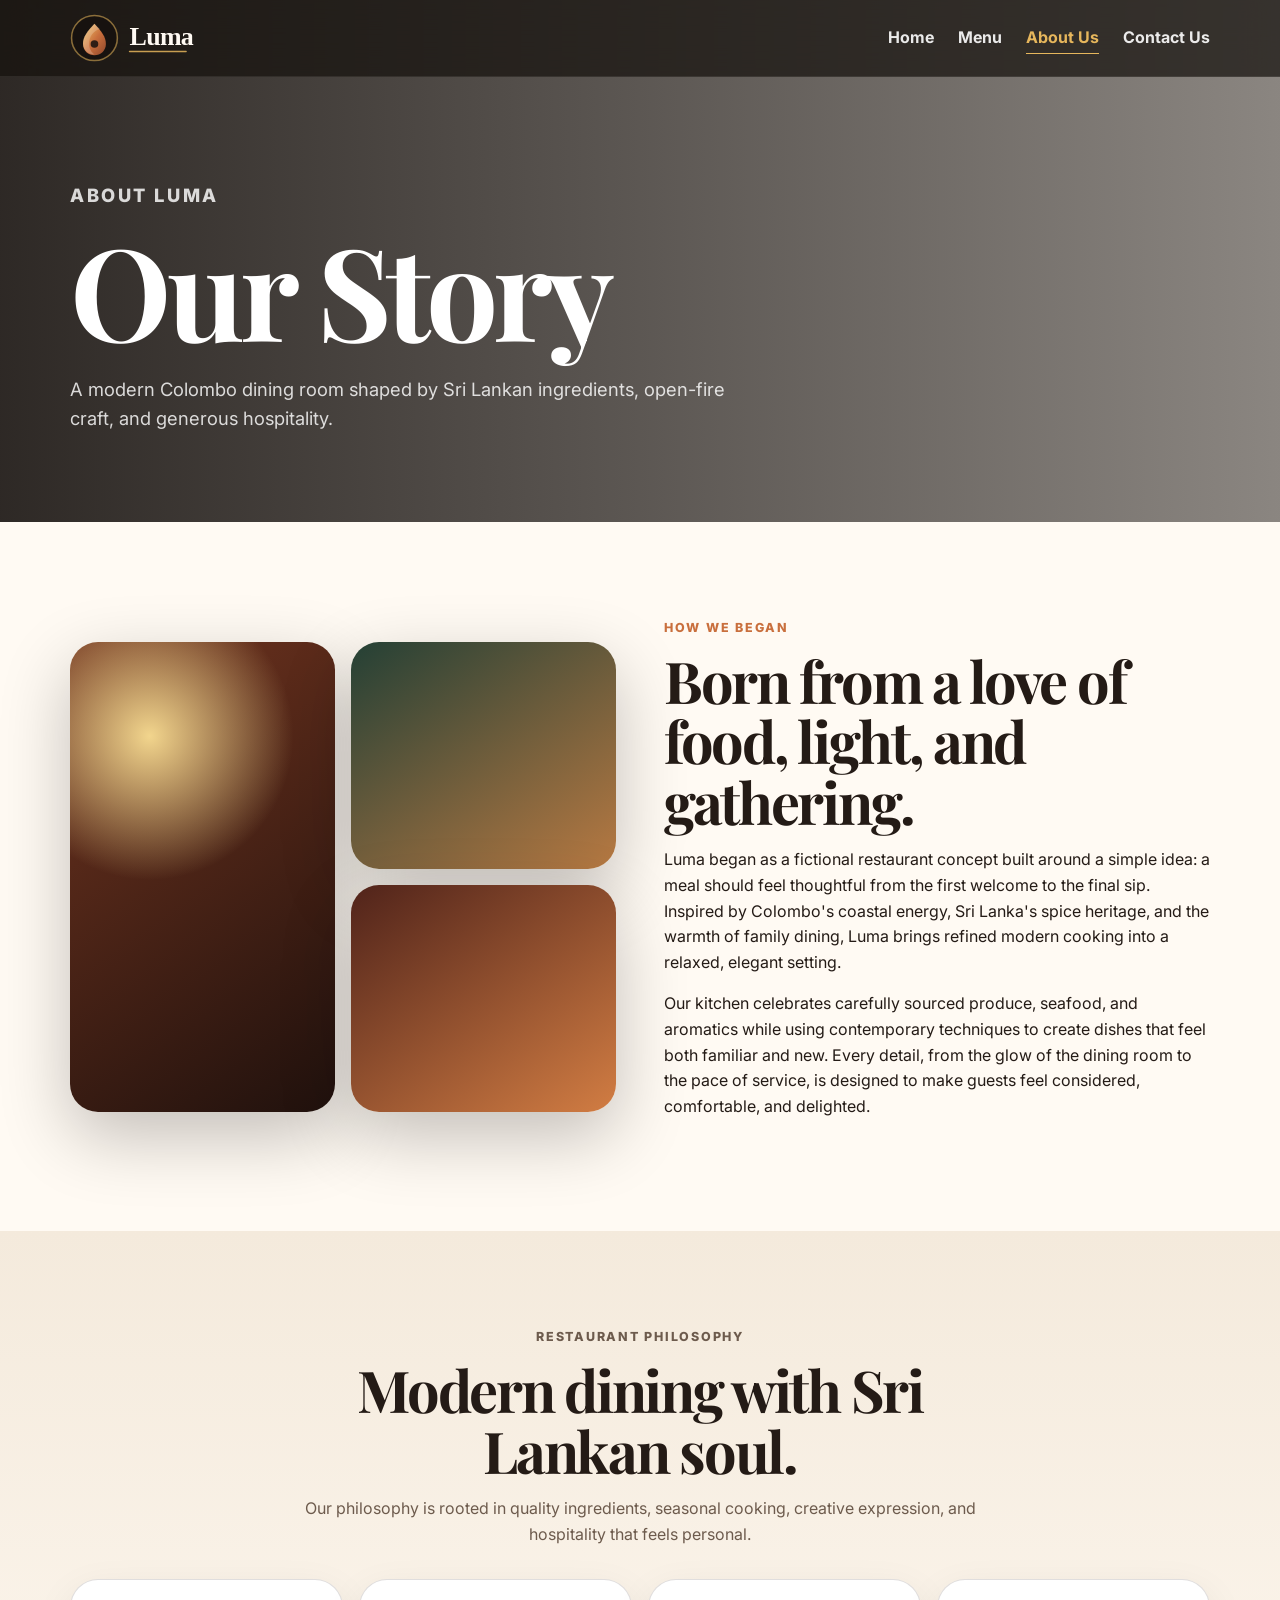
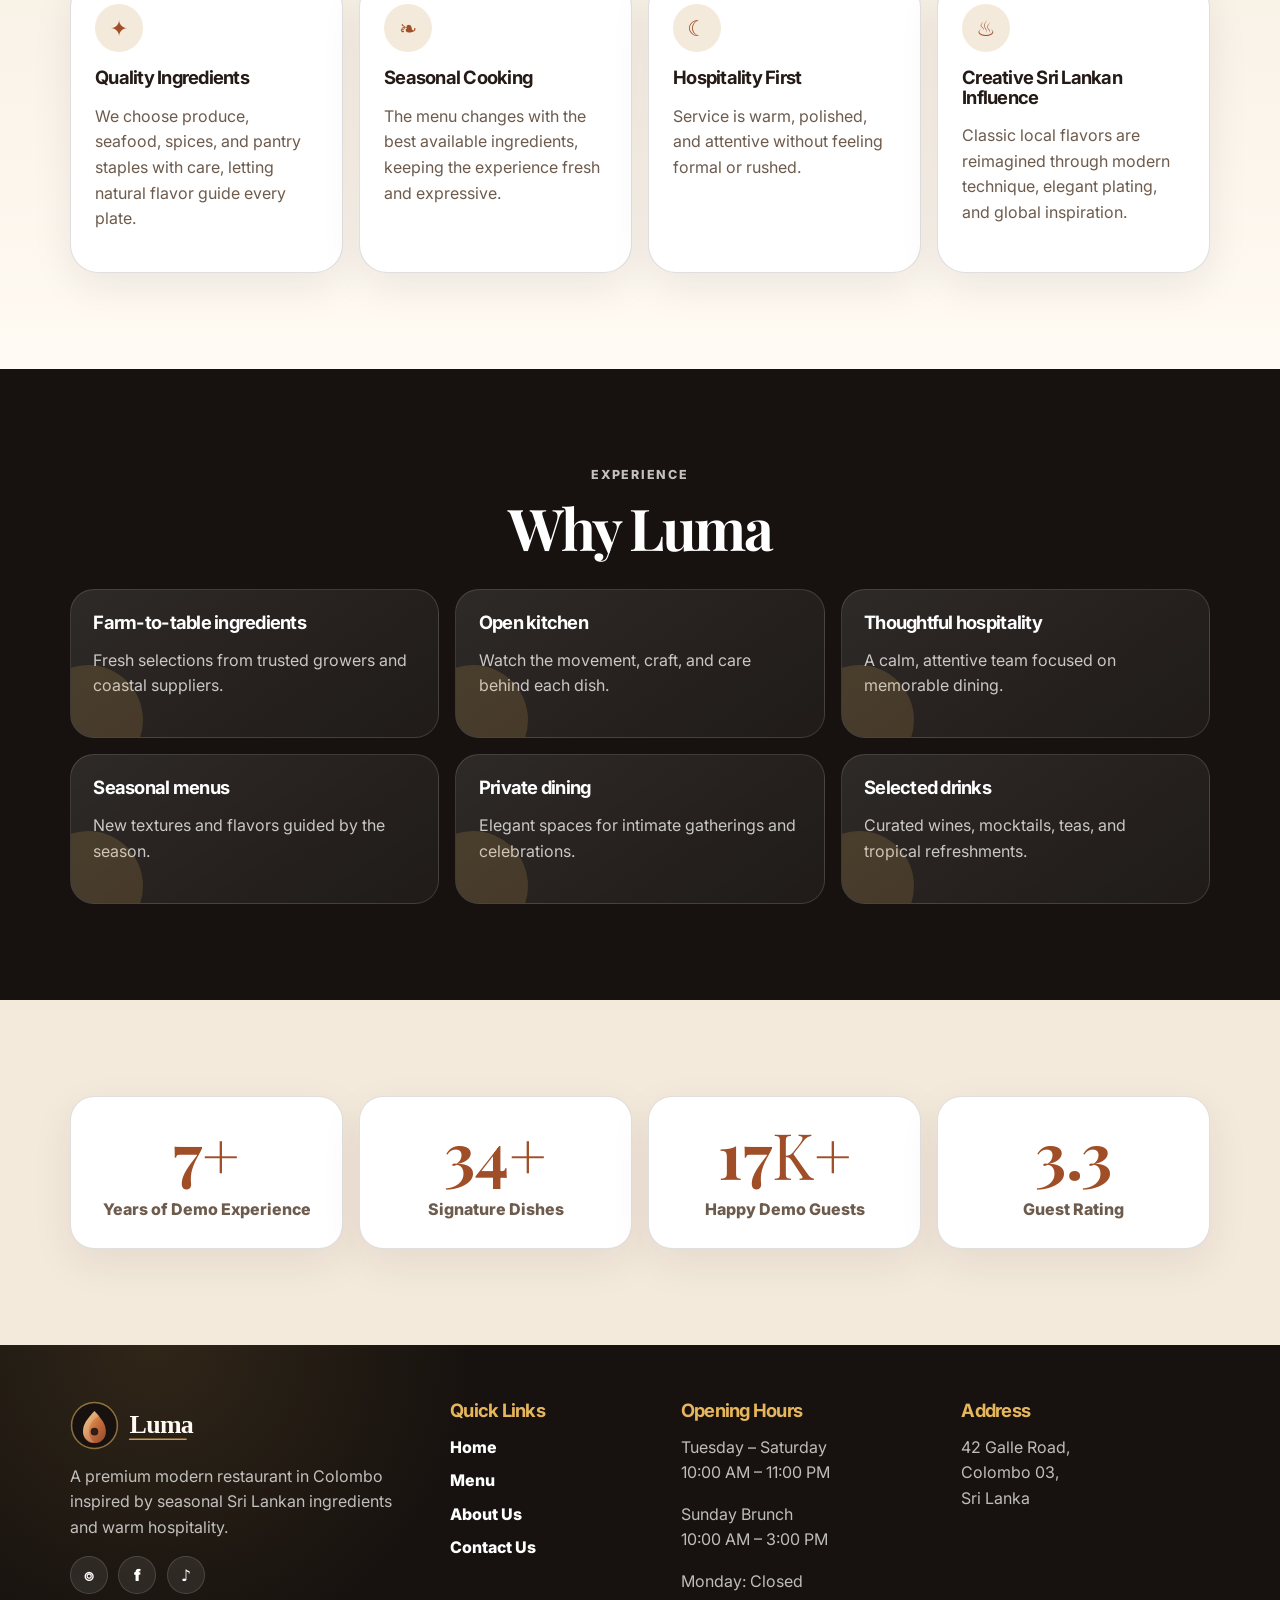
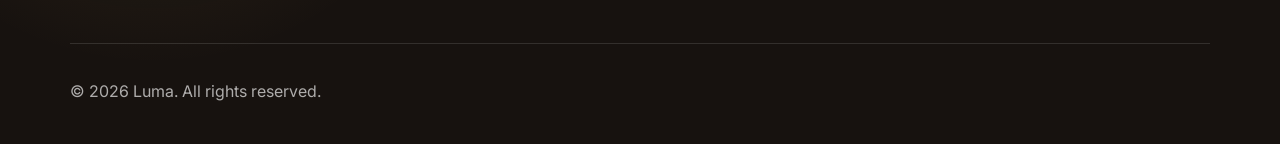
==== commit 220d9707: "Add social preview metadata" ====
--- a/about/index.html
+++ b/about/index.html
@@ -7,13 +7,25 @@
   <meta name="author" content="Luma">
   <meta name="robots" content="index, follow">
   <meta property="og:title" content="About Luma | Our Story">
-  <meta property="og:description" content="A fictional premium restaurant story inspired by Sri Lankan ingredients, creativity, and hospitality.">
+  <meta property="og:description" content="Discover the fictional story and philosophy behind Luma, a premium modern restaurant in Colombo.">
   <meta property="og:type" content="website">
-  <meta property="og:url" content="https://rukshika01.github.io/Restaurant/about/">
-  <meta property="og:image" content="https://rukshika01.github.io/Restaurant/logo.svg">
+  <meta property="og:url" content="https://luma-dining.vercel.app/about/">
+  <meta property="og:image" content="https://luma-dining.vercel.app/og-image.png">
+  <meta property="og:image:secure_url" content="https://luma-dining.vercel.app/og-image.png">
+  <meta property="og:image:type" content="image/png">
+  <meta property="og:image:width" content="1200">
+  <meta property="og:image:height" content="630">
+  <meta property="og:image:alt" content="Luma restaurant homepage hero preview">
+  <meta property="og:site_name" content="Luma">
+  <meta property="og:locale" content="en_US">
+  <meta name="twitter:card" content="summary_large_image">
+  <meta name="twitter:title" content="About Luma | Our Story">
+  <meta name="twitter:description" content="Discover the fictional story and philosophy behind Luma, a premium modern restaurant in Colombo.">
+  <meta name="twitter:image" content="https://luma-dining.vercel.app/og-image.png">
+  <meta name="twitter:image:alt" content="Luma restaurant homepage hero preview">
   <meta name="theme-color" content="#17120f">
   <title>About Luma | Our Story</title>
-  <link rel="canonical" href="https://rukshika01.github.io/Restaurant/about/">
+  <link rel="canonical" href="https://luma-dining.vercel.app/about/">
   <link rel="preconnect" href="https://fonts.googleapis.com">
   <link rel="preconnect" href="https://fonts.gstatic.com" crossorigin>
   <link href="https://fonts.googleapis.com/css2?family=Inter:wght@400;500;600;700;800&family=Playfair+Display:wght@600;700&display=swap" rel="stylesheet">
--- a/styles.css
+++ b/styles.css
@@ -36,3 +36,6 @@
 .footer-bottom{border-top:1px solid rgba(255,255,255,.12);margin-top:2rem;padding-top:1.2rem;color:rgba(255,255,255,.65)}
 @media (max-width:1000px){.philosophy-grid,.stats-grid,.footer-premium-grid{grid-template-columns:repeat(2,1fr)}.experience-grid,.contact-grid{grid-template-columns:1fr}}
 @media (max-width:640px){.philosophy-grid,.experience-grid,.stats-grid,.footer-premium-grid{grid-template-columns:1fr}.premium-footer{padding-top:44px}}
+
+/* Premium homepage refinement */
+.home-hero{isolation:isolate}.home-hero::after{content:"";position:absolute;inset:0;background:radial-gradient(circle at 20% 45%,rgba(230,182,92,.18),transparent 24rem),linear-gradient(180deg,transparent 60%,rgba(23,18,15,.62));z-index:0}.hero-image{transform:scale(1.06);opacity:0;animation:heroImageIn 1.8s cubic-bezier(.2,.8,.2,1) .1s forwards;will-change:transform}.hero-load>*{opacity:0;transform:translateY(26px);animation:heroTextIn 1s cubic-bezier(.2,.8,.2,1) forwards}.hero-load .hero-kicker{animation-delay:.45s}.hero-load .hero-title{animation-delay:.65s}.hero-load .hero-tagline{animation-delay:.9s}.hero-load .hero-button-wrap{animation-delay:1.15s}.hero-title{font-size:clamp(5rem,15vw,11rem);text-shadow:0 18px 70px rgba(0,0,0,.38)}.home-hero .tagline{max-width:720px;color:rgba(255,250,243,.9);letter-spacing:-.02em}@keyframes heroImageIn{to{opacity:1;transform:scale(1.06)}}@keyframes heroTextIn{to{opacity:1;transform:translateY(0)}}.nav-menu a{position:relative;transition:color .25s ease,opacity .25s ease}.nav-menu a::after{content:"";position:absolute;left:0;right:0;bottom:-.42rem;height:1px;background:var(--gold);transform:scaleX(0);transform-origin:right;transition:transform .3s ease}.nav-menu a:hover::after,.nav-menu a.active::after{transform:scaleX(1);transform-origin:left}.intro-editorial{background:var(--surface);padding:110px 0;border-bottom:1px solid var(--border)}.intro-editorial-grid{display:grid;grid-template-columns:1.1fr .9fr;gap:clamp(2rem,6vw,5rem);align-items:center}.intro-editorial h2{font-size:clamp(2.4rem,5vw,5rem)}.intro-editorial-text{border-left:1px solid var(--border);padding-left:2rem}.intro-editorial-text p{font-size:1.08rem;color:var(--text-soft);margin-top:0}.gallery-section{padding-top:115px}.gallery-grid{grid-auto-rows:260px}.gallery-item{border:0;text-align:left;cursor:pointer}.gallery-item::after{content:"";position:absolute;inset:0;background:linear-gradient(180deg,transparent 30%,rgba(0,0,0,.62));opacity:.72;transition:opacity .35s ease,background .35s ease}.gallery-item:hover::after{opacity:1;background:linear-gradient(180deg,rgba(0,0,0,.18),rgba(0,0,0,.72))}.gallery-item span,.gallery-item em{z-index:2}.gallery-item em{position:absolute;right:1rem;top:1rem;width:42px;height:42px;border-radius:50%;display:grid;place-items:center;background:rgba(255,255,255,.12);border:1px solid rgba(255,255,255,.22);color:var(--white);font-style:normal;font-size:.72rem;font-weight:900;opacity:0;transform:translateY(-6px);transition:opacity .3s ease,transform .3s ease}.gallery-item:hover em{opacity:1;transform:none}.gallery-item:nth-child(2),.feature-grid .reveal:nth-child(2),.hours-row:nth-child(2){transition-delay:.08s}.gallery-item:nth-child(3),.feature-grid .reveal:nth-child(3),.hours-row:nth-child(3){transition-delay:.16s}.gallery-item:nth-child(4),.feature-grid .reveal:nth-child(4){transition-delay:.24s}.gallery-item:nth-child(5){transition-delay:.32s}.lightbox{position:fixed;inset:0;z-index:300;display:grid;place-items:center;background:rgba(0,0,0,.86);padding:2rem;opacity:1;transition:opacity .25s ease}.lightbox[hidden]{display:none}.lightbox img{max-width:min(1100px,92vw);max-height:84vh;border-radius:22px;box-shadow:0 30px 90px rgba(0,0,0,.5);animation:lightboxIn .35s ease both}.lightbox-close{position:absolute;right:1.5rem;top:1.5rem;width:48px;height:48px;border-radius:50%;border:1px solid rgba(255,255,255,.25);background:rgba(255,255,255,.1);color:white;font-size:2rem;cursor:pointer}@keyframes lightboxIn{from{opacity:0;transform:scale(.96)}to{opacity:1;transform:scale(1)}}.why-section{padding:110px 0;background:linear-gradient(180deg,var(--surface),var(--surface-muted))}.feature-grid{align-items:stretch}.intro-card{border-radius:28px}.hours-immersive{position:relative;overflow:hidden;min-height:760px;display:grid;align-items:center;color:var(--white);background:var(--bg);isolation:isolate}.hours-bg{position:absolute;inset:-8%;z-index:-2;background:url('https://images.unsplash.com/photo-1514933651103-005eec06c04b?auto=format&fit=crop&w=1900&q=80') center/cover;opacity:0;transform:scale(1.05);transition:opacity 1.2s ease,transform 1.6s cubic-bezier(.2,.8,.2,1);will-change:transform}.hours-immersive.visible .hours-bg{opacity:1;transform:scale(1.02)}.hours-overlay{position:absolute;inset:0;z-index:-1;background:linear-gradient(90deg,rgba(23,18,15,.92),rgba(23,18,15,.68),rgba(23,18,15,.86)),radial-gradient(circle at 74% 30%,rgba(230,182,92,.16),transparent 24rem)}.hours-editorial{display:grid;grid-template-columns:.95fr 1.05fr;gap:clamp(2rem,6vw,5rem);align-items:center}.hours-heading h2{max-width:620px;font-size:clamp(2.6rem,6vw,5.6rem)}.hours-rule{width:min(360px,70vw);height:1px;background:rgba(230,182,92,.74);margin:1.4rem 0;transform:scaleX(0);transform-origin:left;transition:transform 1s ease .25s}.hours-heading.visible .hours-rule,.hours-immersive.visible .hours-rule{transform:scaleX(1)}.live-status{display:inline-flex;align-items:center;gap:.65rem;border:1px solid rgba(255,255,255,.18);border-radius:999px;padding:.55rem .85rem;background:rgba(255,255,255,.07);letter-spacing:.12em;font-size:.76rem;font-weight:900;color:rgba(255,255,255,.82)}.live-status span{width:8px;height:8px;border-radius:50%;background:var(--gold);box-shadow:0 0 0 5px rgba(230,182,92,.12)}.live-status.is-closed span{background:#b8a99b;box-shadow:none}.hours-table{display:grid;gap:0;margin:0}.hours-row{position:relative;display:grid;grid-template-columns:1fr auto;gap:1.5rem;padding:1.45rem 0;border-bottom:1px solid rgba(255,255,255,.18);transition:transform .35s ease,border-color .35s ease}.hours-row::after{content:"";position:absolute;left:0;bottom:-1px;width:90px;height:1px;background:var(--gold);transform:scaleX(.45);transform-origin:left;transition:transform .35s ease}.hours-row:hover{transform:translateX(8px);border-color:rgba(230,182,92,.45)}.hours-row:hover::after{transform:scaleX(1.2)}.hours-row dt{font-family:"Playfair Display",Georgia,serif;font-size:clamp(1.45rem,3vw,2.25rem);line-height:1.1}.hours-row dd{font-size:1.05rem;font-weight:800;align-self:center;color:rgba(255,250,243,.86);transition:transform .35s ease,color .35s ease}.hours-row:hover dd{transform:translateX(4px);color:var(--gold)}.hours-row small{display:inline-block;margin-left:.7rem;border:1px solid rgba(230,182,92,.42);border-radius:999px;padding:.26rem .52rem;color:var(--gold);font-family:Inter,sans-serif;font-size:.62rem;letter-spacing:.12em;text-transform:uppercase;animation:brunchPulse 2.8s ease-in-out infinite}.closed-row dd{color:rgba(255,255,255,.55)}@keyframes brunchPulse{50%{background:rgba(230,182,92,.13)}}.cta-atmospheric{position:relative;isolation:isolate;overflow:hidden;min-height:540px;display:grid;place-items:center;text-align:center;color:var(--white);background:var(--bg)}.cta-bg{position:absolute;inset:-8%;z-index:-2;background:url('https://images.unsplash.com/photo-1552566626-52f8b828add9?auto=format&fit=crop&w=1800&q=80') center/cover;filter:saturate(.95);will-change:transform}.cta-atmospheric::after{content:"";position:absolute;inset:0;z-index:-1;background:linear-gradient(180deg,rgba(23,18,15,.7),rgba(23,18,15,.86)),radial-gradient(circle at 50% 30%,rgba(230,182,92,.16),transparent 24rem)}.cta-atmospheric-content h2{font-size:clamp(2.6rem,6vw,5.8rem)}.cta-atmospheric-content p{color:rgba(255,255,255,.78);font-size:1.1rem;margin-bottom:1.4rem}@media (max-width:900px){.intro-editorial-grid,.hours-editorial{grid-template-columns:1fr}.intro-editorial-text{border-left:0;border-top:1px solid var(--border);padding-left:0;padding-top:1.5rem}.hours-immersive{min-height:auto;padding:120px 0}.hours-row{grid-template-columns:1fr}.hours-row small{display:table;margin:.55rem 0 0}}@media (max-width:640px){.hero-title{font-size:clamp(4.5rem,24vw,7rem)}.gallery-grid{grid-auto-rows:240px}.hours-row:hover{transform:translateX(3px)}}@media (prefers-reduced-motion:reduce){.hero-image,.hero-load>*,.lightbox img,.hours-row small{animation:none!important}.hero-image,.hero-load>*{opacity:1;transform:none!important}.hours-bg,.cta-bg{transform:none!important;transition:none!important}.hours-rule{transform:scaleX(1)!important}.gallery-item,.feature-grid .reveal,.hours-row{transition-delay:0s!important}}
